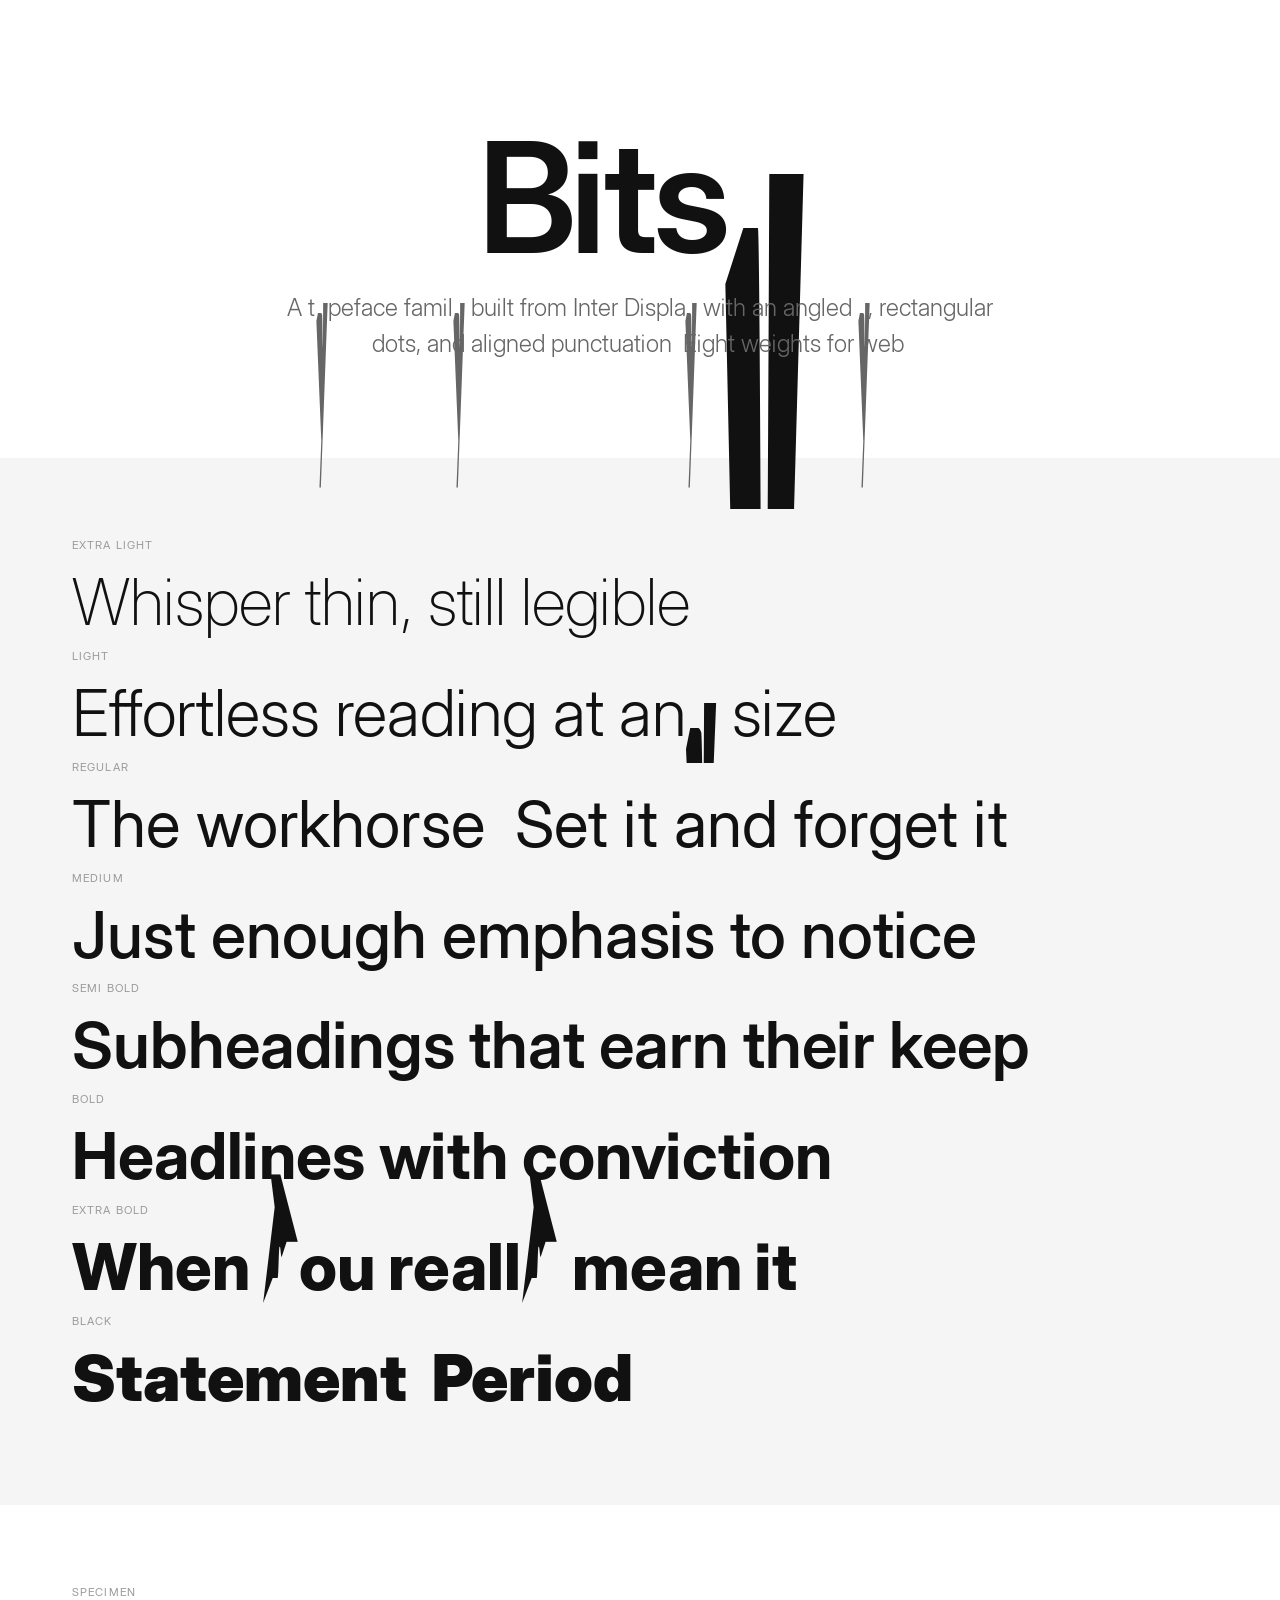
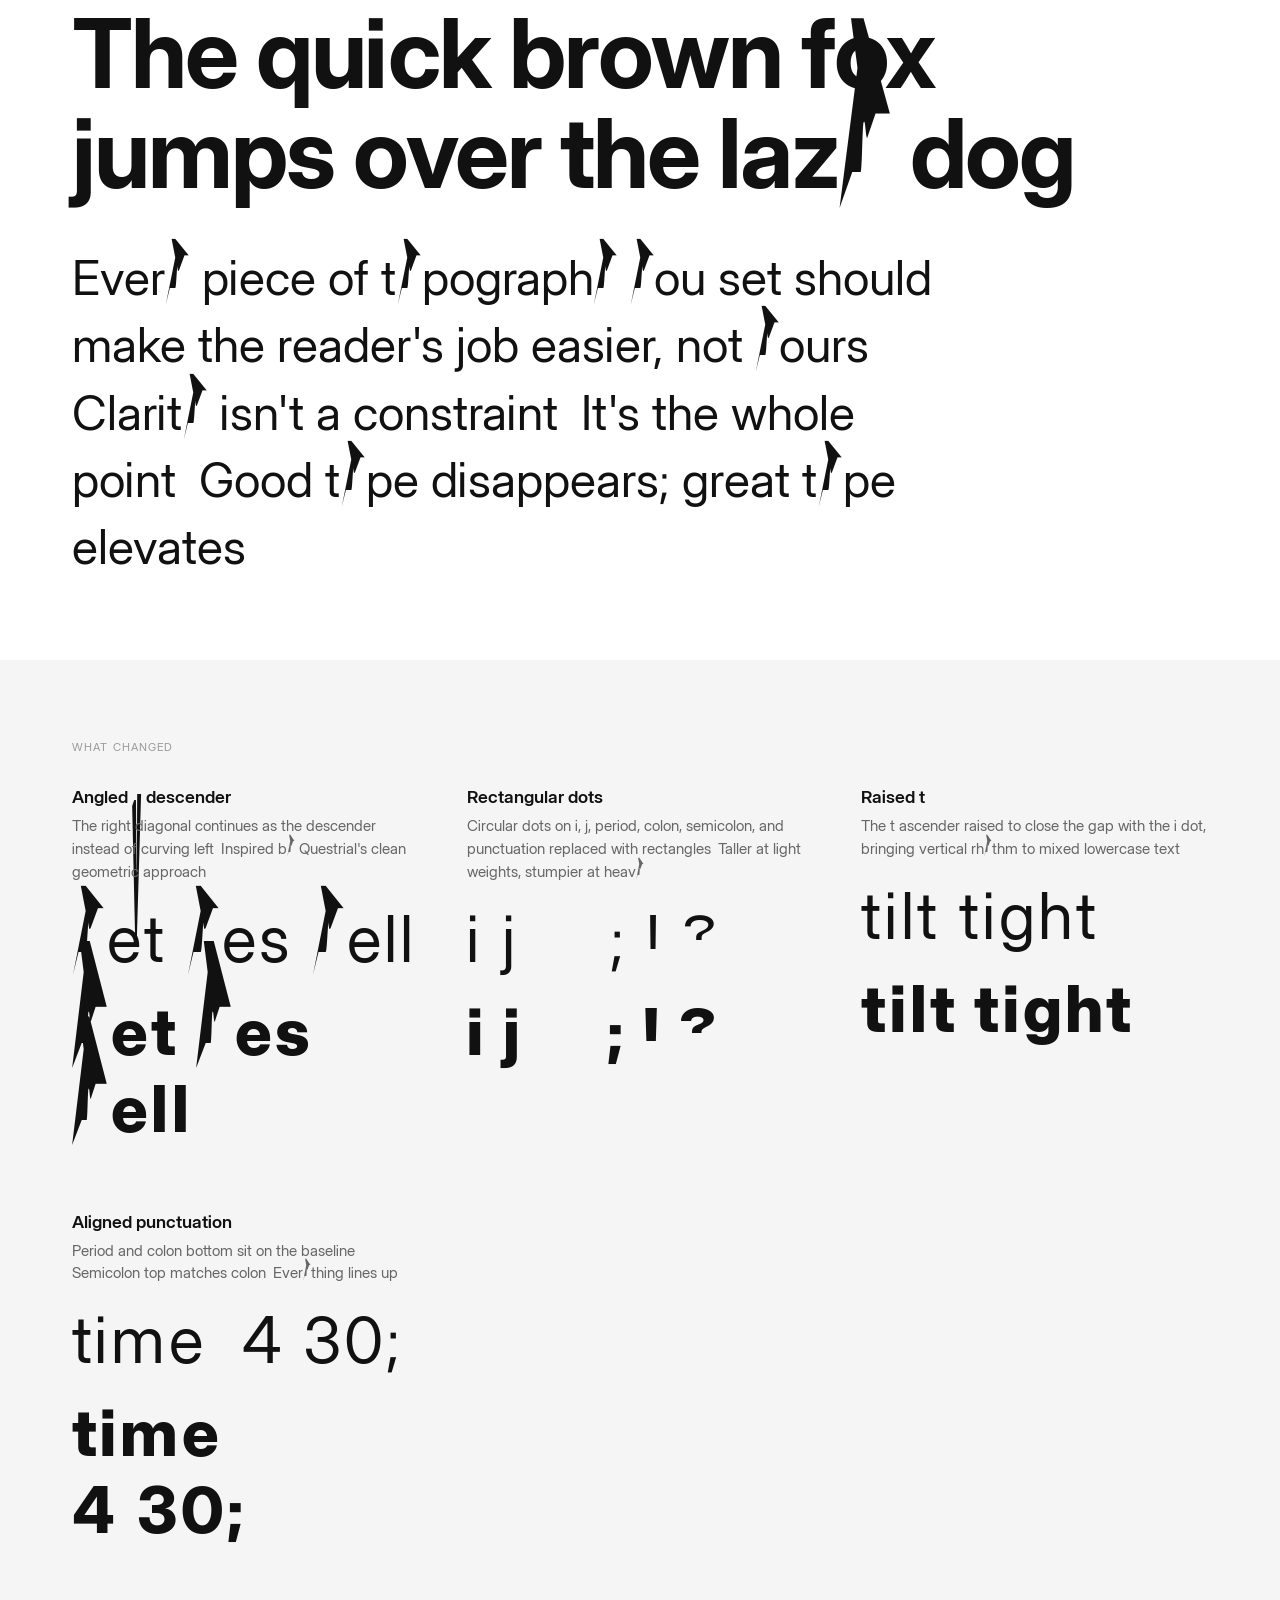
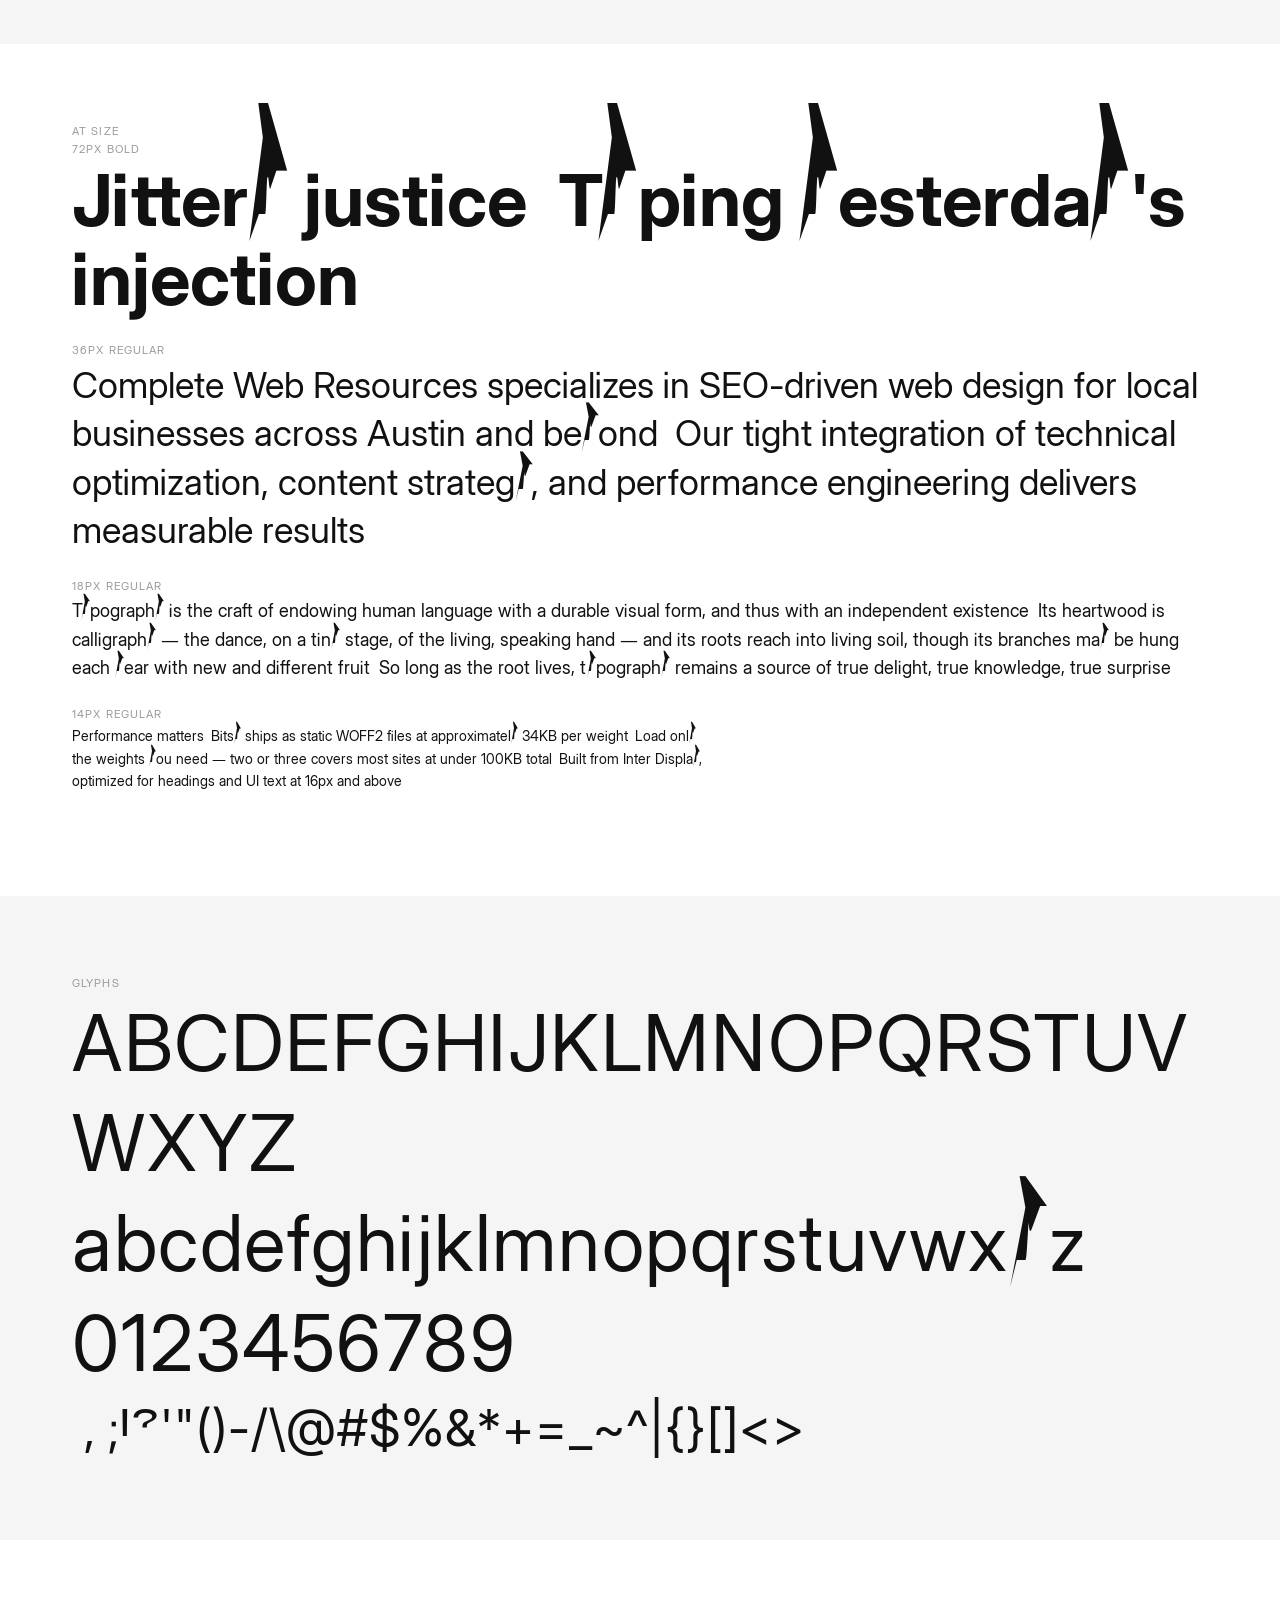
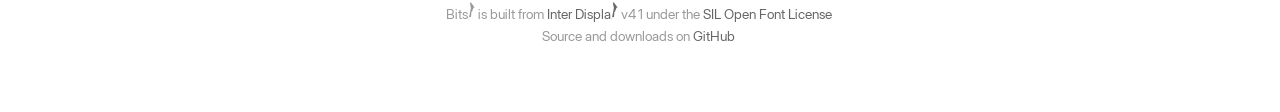
==== bitsy/index.html @ 9b971220 "Rename Nter to Bitsy, fix y descender, revert colon/semicolon positions - Renamed font family from N" ====
<!DOCTYPE html>
<html lang="en">
<head>
<meta charset="UTF-8">
<meta name="viewport" content="width=device-width, initial-scale=1.0">
<title>Bitsy — A typeface family</title>
<style>
@font-face { font-family: "Bitsy"; font-weight: 200; src: url("Bitsy-ExtraLight.woff2") format("woff2"); }
@font-face { font-family: "Bitsy"; font-weight: 300; src: url("Bitsy-Light.woff2") format("woff2"); }
@font-face { font-family: "Bitsy"; font-weight: 400; src: url("Bitsy-Regular.woff2") format("woff2"); }
@font-face { font-family: "Bitsy"; font-weight: 500; src: url("Bitsy-Medium.woff2") format("woff2"); }
@font-face { font-family: "Bitsy"; font-weight: 600; src: url("Bitsy-SemiBold.woff2") format("woff2"); }
@font-face { font-family: "Bitsy"; font-weight: 700; src: url("Bitsy-Bold.woff2") format("woff2"); }
@font-face { font-family: "Bitsy"; font-weight: 800; src: url("Bitsy-ExtraBold.woff2") format("woff2"); }
@font-face { font-family: "Bitsy"; font-weight: 900; src: url("Bitsy-Black.woff2") format("woff2"); }

:root {
  --fg: #111;
  --fg-muted: #666;
  --fg-subtle: #999;
  --bg: #fff;
  --bg-alt: #f5f5f5;
}

@media (prefers-color-scheme: dark) {
  :root {
    --fg: #eee;
    --fg-muted: #aaa;
    --fg-subtle: #666;
    --bg: #111;
    --bg-alt: #1a1a1a;
  }
}

* { margin: 0; padding: 0; box-sizing: border-box; }

body {
  font-family: "Bitsy", system-ui, sans-serif;
  background: var(--bg);
  color: var(--fg);
  -webkit-font-smoothing: antialiased;
  -moz-osx-font-smoothing: grayscale;
}

.container {
  max-width: 1200px;
  margin: 0 auto;
  padding: 0 2rem;
}

.hero {
  padding: 8rem 0 6rem;
  text-align: center;
}

.hero h1 {
  font-size: clamp(4rem, 12vw, 10rem);
  font-weight: 600;
  letter-spacing: -0.03em;
  line-height: 0.9;
  margin-bottom: 1.5rem;
}

.hero .subtitle {
  font-size: clamp(1rem, 2.5vw, 1.5rem);
  font-weight: 300;
  color: var(--fg-muted);
  max-width: 720px;
  margin: 0 auto;
  line-height: 1.5;
}

section {
  padding: 5rem 0;
}

section.alt {
  background: var(--bg-alt);
}

.size-label {
  font-size: 0.7rem;
  color: var(--fg-subtle);
  text-transform: uppercase;
  letter-spacing: 0.1em;
  margin-bottom: 0.25rem;
  font-weight: 400;
}

.weight-row {
  font-size: clamp(2rem, 5vw, 4rem);
  line-height: 1.2;
  padding: 0.5rem 0;
}

.specimen-large {
  font-size: clamp(3rem, 8vw, 6rem);
  line-height: 1.05;
  font-weight: 700;
  letter-spacing: -0.02em;
}

.specimen {
  font-size: clamp(1.5rem, 4vw, 3rem);
  line-height: 1.4;
  font-weight: 400;
  max-width: 900px;
}

.changes {
  display: grid;
  grid-template-columns: repeat(auto-fit, minmax(280px, 1fr));
  gap: 3rem;
  margin-top: 2rem;
}

.change-item h3 {
  font-size: 1.1rem;
  font-weight: 600;
  margin-bottom: 0.5rem;
}

.change-item p {
  color: var(--fg-muted);
  font-size: 0.95rem;
  line-height: 1.5;
  font-weight: 400;
}

.change-demo {
  font-size: 4rem;
  font-weight: 400;
  margin: 1rem 0;
  letter-spacing: 0.05em;
}

.change-demo.heavy {
  font-weight: 800;
}

.glyphs-row {
  font-size: clamp(2rem, 6vw, 5rem);
  font-weight: 400;
  line-height: 1.3;
  word-break: break-all;
  letter-spacing: 0.02em;
}

.size-demo { margin-bottom: 1.5rem; }

footer {
  padding: 4rem 0;
  text-align: center;
  color: var(--fg-subtle);
  font-size: 0.85rem;
  line-height: 1.6;
}

footer a {
  color: var(--fg-muted);
  text-decoration: none;
}

footer a:hover {
  color: var(--fg);
}
</style>
</head>
<body>

<div class="container">
  <div class="hero">
    <h1>Bitsy</h1>
    <p class="subtitle">A typeface family built from Inter Display with an angled y, rectangular dots, and aligned punctuation. Eight weights for web.</p>
  </div>
</div>

<section class="alt">
  <div class="container">
    <div class="size-label">Extra Light</div>
    <div class="weight-row" style="font-weight:200">Whisper thin, still legible</div>
    <div class="size-label">Light</div>
    <div class="weight-row" style="font-weight:300">Effortless reading at any size</div>
    <div class="size-label">Regular</div>
    <div class="weight-row" style="font-weight:400">The workhorse. Set it and forget it.</div>
    <div class="size-label">Medium</div>
    <div class="weight-row" style="font-weight:500">Just enough emphasis to notice</div>
    <div class="size-label">Semi Bold</div>
    <div class="weight-row" style="font-weight:600">Subheadings that earn their keep</div>
    <div class="size-label">Bold</div>
    <div class="weight-row" style="font-weight:700">Headlines with conviction</div>
    <div class="size-label">Extra Bold</div>
    <div class="weight-row" style="font-weight:800">When you really mean it</div>
    <div class="size-label">Black</div>
    <div class="weight-row" style="font-weight:900">Statement. Period.</div>
  </div>
</section>

<section>
  <div class="container">
    <div class="size-label">Specimen</div>
    <p class="specimen-large">The quick brown fox jumps over the lazy dog.</p>
    <br><br>
    <p class="specimen">Every piece of typography you set should make the reader's job easier, not yours. Clarity isn't a constraint. It's the whole point. Good type disappears; great type elevates.</p>
  </div>
</section>

<section class="alt">
  <div class="container">
    <div class="size-label">What changed</div>
    <div class="changes">
      <div class="change-item">
        <h3>Angled y descender</h3>
        <p>The right diagonal continues as the descender instead of curving left. Inspired by Questrial's clean geometric approach.</p>
        <div class="change-demo">yet yes yell</div>
        <div class="change-demo heavy">yet yes yell</div>
      </div>
      <div class="change-item">
        <h3>Rectangular dots</h3>
        <p>Circular dots on i, j, period, colon, semicolon, and punctuation replaced with rectangles. Taller at light weights, stumpier at heavy.</p>
        <div class="change-demo">i j . : ; ! ?</div>
        <div class="change-demo heavy">i j . : ; ! ?</div>
      </div>
      <div class="change-item">
        <h3>Raised t</h3>
        <p>The t ascender raised to close the gap with the i dot, bringing vertical rhythm to mixed lowercase text.</p>
        <div class="change-demo">tilt tight</div>
        <div class="change-demo heavy">tilt tight</div>
      </div>
      <div class="change-item">
        <h3>Aligned punctuation</h3>
        <p>Period and colon bottom sit on the baseline. Semicolon top matches colon. Everything lines up.</p>
        <div class="change-demo">time: 4:30;</div>
        <div class="change-demo heavy">time: 4:30;</div>
      </div>
    </div>
  </div>
</section>

<section>
  <div class="container">
    <div class="size-label">At size</div>
    <div class="size-demo">
      <div class="size-label">72px Bold</div>
      <div style="font-size:72px;font-weight:700;line-height:1.1">Jittery justice. Typing yesterday's injection.</div>
    </div>
    <div class="size-demo">
      <div class="size-label">36px Regular</div>
      <div style="font-size:36px;font-weight:400;line-height:1.35">Complete Web Resources specializes in SEO-driven web design for local businesses across Austin and beyond. Our tight integration of technical optimization, content strategy, and performance engineering delivers measurable results.</div>
    </div>
    <div class="size-demo">
      <div class="size-label">18px Regular</div>
      <div style="font-size:18px;font-weight:400;line-height:1.6">Typography is the craft of endowing human language with a durable visual form, and thus with an independent existence. Its heartwood is calligraphy — the dance, on a tiny stage, of the living, speaking hand — and its roots reach into living soil, though its branches may be hung each year with new and different fruit. So long as the root lives, typography remains a source of true delight, true knowledge, true surprise.</div>
    </div>
    <div class="size-demo">
      <div class="size-label">14px Regular</div>
      <div style="font-size:14px;font-weight:400;line-height:1.6;max-width:640px">Performance matters. Bitsy ships as static WOFF2 files at approximately 34KB per weight. Load only the weights you need — two or three covers most sites at under 100KB total. Built from Inter Display, optimized for headings and UI text at 16px and above.</div>
    </div>
  </div>
</section>

<section class="alt">
  <div class="container">
    <div class="size-label">Glyphs</div>
    <div class="glyphs-row">ABCDEFGHIJKLMNOPQRSTUVWXYZ</div>
    <div class="glyphs-row">abcdefghijklmnopqrstuvwxyz</div>
    <div class="glyphs-row">0123456789</div>
    <div class="glyphs-row" style="font-size:clamp(1.5rem,4vw,3.5rem)">.,:;!?'"()-/\@#$%&*+=_~^|{}[]&lt;&gt;</div>
  </div>
</section>

<footer>
  <div class="container">
    <p>Bitsy is built from <a href="https://rsms.me/inter/">Inter Display</a> v4.1 under the <a href="https://openfontlicense.org/">SIL Open Font License</a>.</p>
    <p>Source and downloads on <a href="https://github.com/ryhowww/fonts">GitHub</a>.</p>
  </div>
</footer>

</body>
</html>
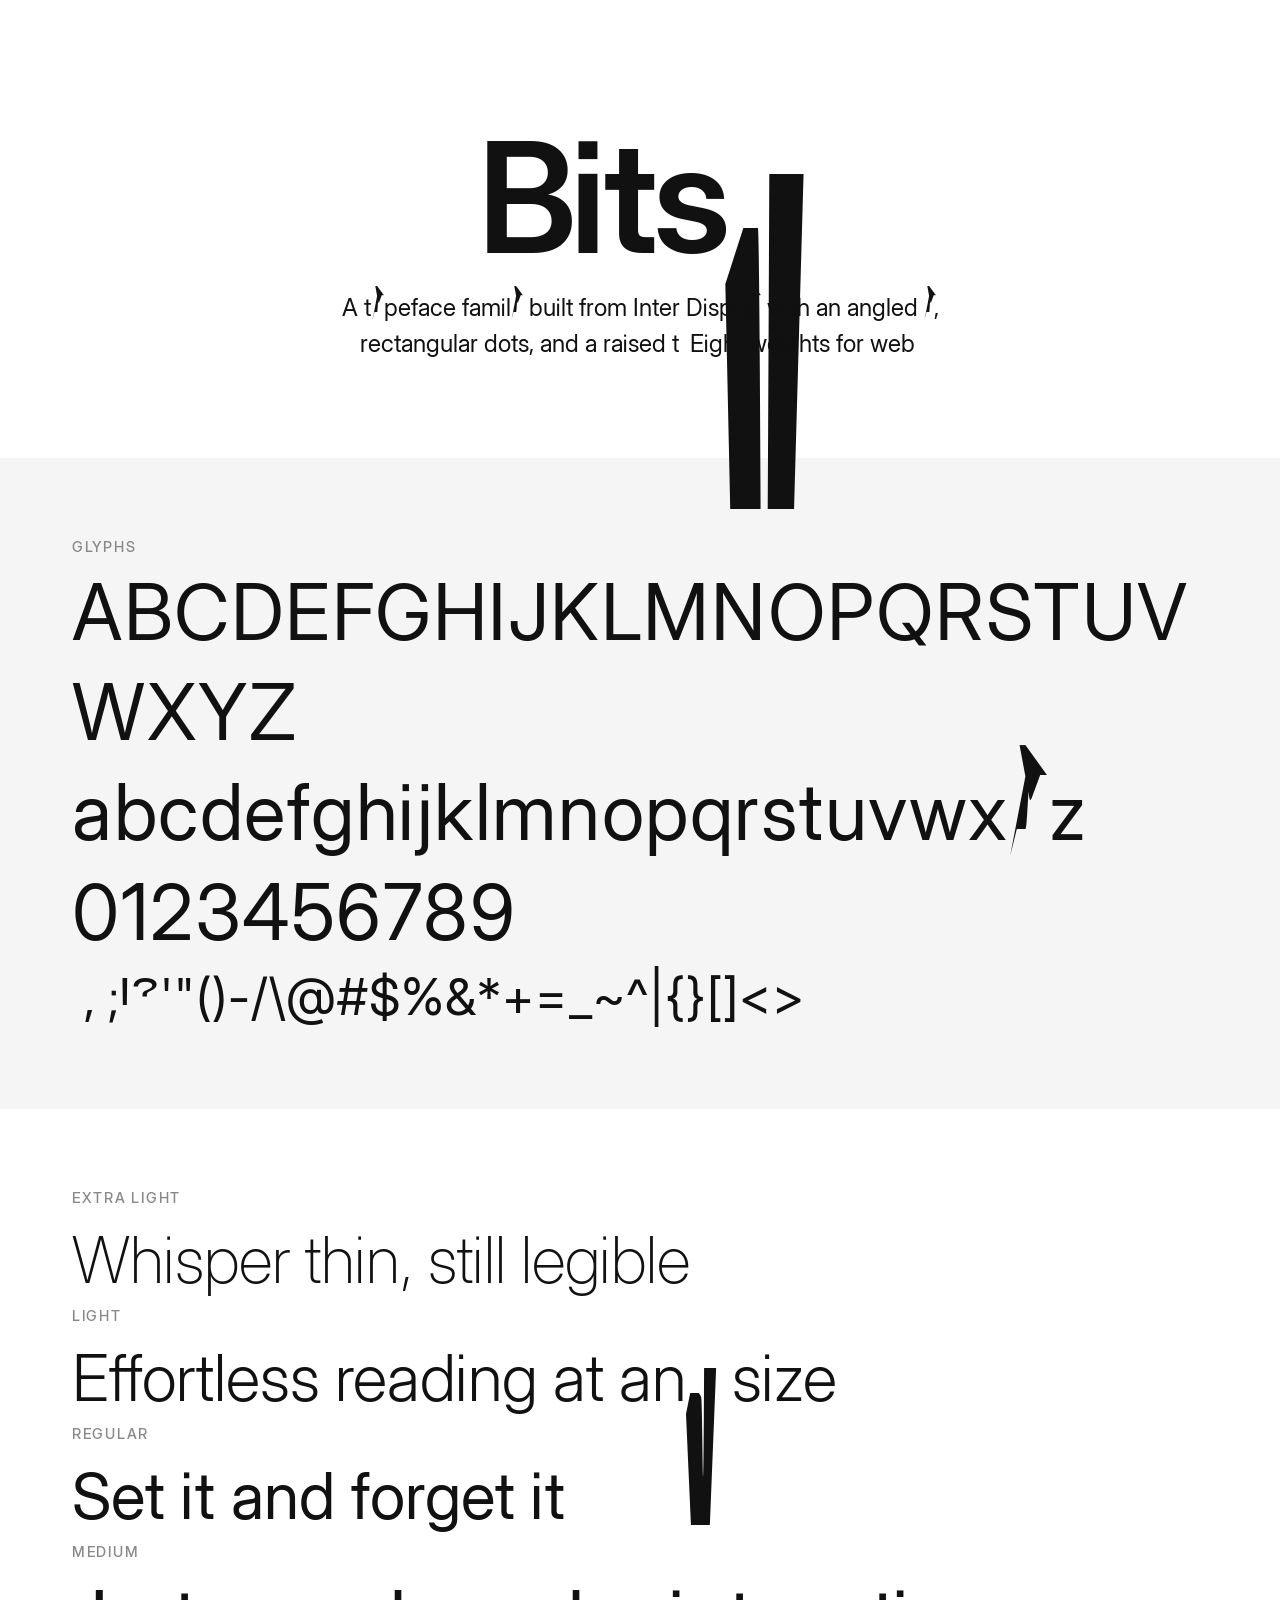
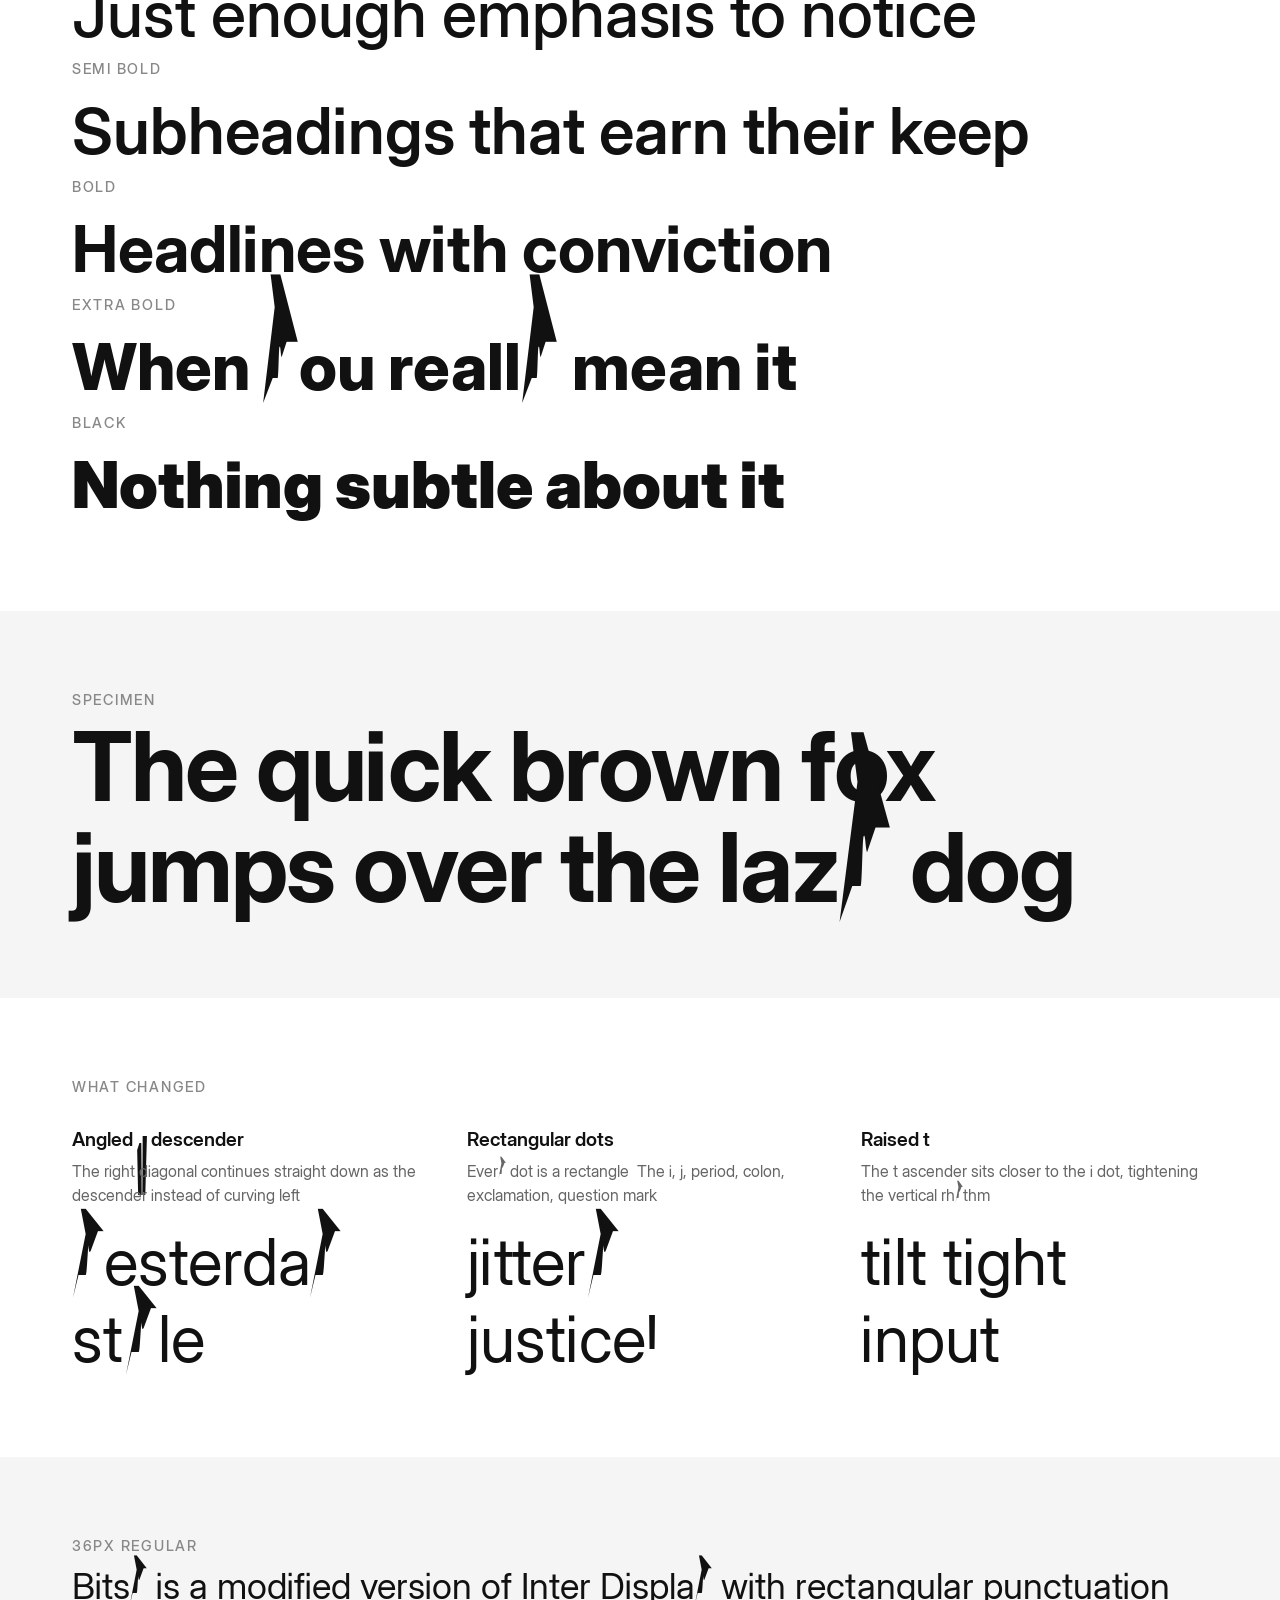
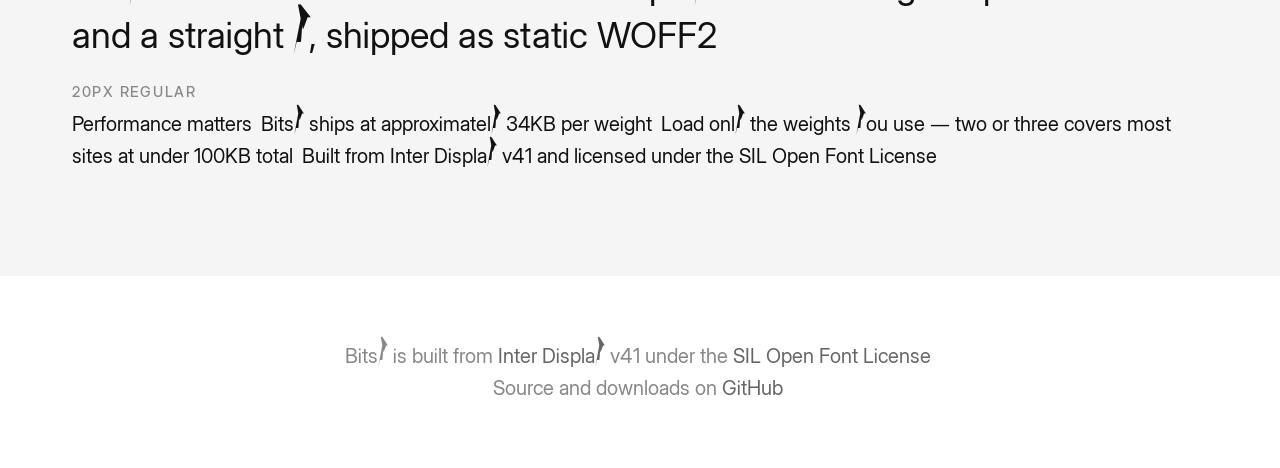
==== commit 4f863411: "Polish Bitsy specimen site copy and styling" ====
--- a/bitsy/index.html
+++ b/bitsy/index.html
@@ -17,7 +17,7 @@
 :root {
   --fg: #111;
   --fg-muted: #666;
-  --fg-subtle: #999;
+  --fg-subtle: #888;
   --bg: #fff;
   --bg-alt: #f5f5f5;
 }
@@ -26,7 +26,7 @@
   :root {
     --fg: #eee;
     --fg-muted: #aaa;
-    --fg-subtle: #666;
+    --fg-subtle: #777;
     --bg: #111;
     --bg-alt: #1a1a1a;
   }
@@ -38,6 +38,7 @@
   font-family: "Bitsy", system-ui, sans-serif;
   background: var(--bg);
   color: var(--fg);
+  font-size: 20px;
   -webkit-font-smoothing: antialiased;
   -moz-osx-font-smoothing: grayscale;
 }
@@ -54,7 +55,7 @@
 }
 
 .hero h1 {
-  font-size: clamp(4rem, 12vw, 10rem);
+  font-size: clamp(4.5rem, 12vw, 10rem);
   font-weight: 600;
   letter-spacing: -0.03em;
   line-height: 0.9;
@@ -62,9 +63,9 @@
 }
 
 .hero .subtitle {
-  font-size: clamp(1rem, 2.5vw, 1.5rem);
-  font-weight: 300;
-  color: var(--fg-muted);
+  font-size: clamp(1.1rem, 2.5vw, 1.5rem);
+  font-weight: 400;
+  color: var(--fg);
   max-width: 720px;
   margin: 0 auto;
   line-height: 1.5;
@@ -78,13 +79,13 @@
   background: var(--bg-alt);
 }
 
-.size-label {
-  font-size: 0.7rem;
+.section-label {
+  font-size: 0.9rem;
+  text-transform: uppercase;
+  letter-spacing: 0.12em;
   color: var(--fg-subtle);
-  text-transform: uppercase;
-  letter-spacing: 0.1em;
-  margin-bottom: 0.25rem;
-  font-weight: 400;
+  margin-bottom: 0.5rem;
+  font-weight: 500;
 }
 
 .weight-row {
@@ -100,42 +101,30 @@
   letter-spacing: -0.02em;
 }
 
-.specimen {
-  font-size: clamp(1.5rem, 4vw, 3rem);
-  line-height: 1.4;
-  font-weight: 400;
-  max-width: 900px;
-}
-
 .changes {
   display: grid;
-  grid-template-columns: repeat(auto-fit, minmax(280px, 1fr));
+  grid-template-columns: repeat(auto-fit, minmax(300px, 1fr));
   gap: 3rem;
   margin-top: 2rem;
 }
 
 .change-item h3 {
-  font-size: 1.1rem;
+  font-size: 1.2rem;
   font-weight: 600;
   margin-bottom: 0.5rem;
 }
 
 .change-item p {
   color: var(--fg-muted);
-  font-size: 0.95rem;
+  font-size: 1rem;
   line-height: 1.5;
   font-weight: 400;
 }
 
 .change-demo {
-  font-size: 4rem;
-  font-weight: 400;
-  margin: 1rem 0;
-  letter-spacing: 0.05em;
-}
-
-.change-demo.heavy {
-  font-weight: 800;
+  font-size: clamp(2.5rem, 5vw, 4rem);
+  font-weight: 400;
+  margin-top: 1rem;
 }
 
 .glyphs-row {
@@ -152,7 +141,7 @@
   padding: 4rem 0;
   text-align: center;
   color: var(--fg-subtle);
-  font-size: 0.85rem;
+  font-size: 20px;
   line-height: 1.6;
 }
 
@@ -171,97 +160,13 @@
 <div class="container">
   <div class="hero">
     <h1>Bitsy</h1>
-    <p class="subtitle">A typeface family built from Inter Display with an angled y, rectangular dots, and aligned punctuation. Eight weights for web.</p>
+    <p class="subtitle">A typeface family built from Inter Display with an angled y, rectangular dots, and a raised t. Eight weights for web.</p>
   </div>
 </div>
 
 <section class="alt">
   <div class="container">
-    <div class="size-label">Extra Light</div>
-    <div class="weight-row" style="font-weight:200">Whisper thin, still legible</div>
-    <div class="size-label">Light</div>
-    <div class="weight-row" style="font-weight:300">Effortless reading at any size</div>
-    <div class="size-label">Regular</div>
-    <div class="weight-row" style="font-weight:400">The workhorse. Set it and forget it.</div>
-    <div class="size-label">Medium</div>
-    <div class="weight-row" style="font-weight:500">Just enough emphasis to notice</div>
-    <div class="size-label">Semi Bold</div>
-    <div class="weight-row" style="font-weight:600">Subheadings that earn their keep</div>
-    <div class="size-label">Bold</div>
-    <div class="weight-row" style="font-weight:700">Headlines with conviction</div>
-    <div class="size-label">Extra Bold</div>
-    <div class="weight-row" style="font-weight:800">When you really mean it</div>
-    <div class="size-label">Black</div>
-    <div class="weight-row" style="font-weight:900">Statement. Period.</div>
-  </div>
-</section>
-
-<section>
-  <div class="container">
-    <div class="size-label">Specimen</div>
-    <p class="specimen-large">The quick brown fox jumps over the lazy dog.</p>
-    <br><br>
-    <p class="specimen">Every piece of typography you set should make the reader's job easier, not yours. Clarity isn't a constraint. It's the whole point. Good type disappears; great type elevates.</p>
-  </div>
-</section>
-
-<section class="alt">
-  <div class="container">
-    <div class="size-label">What changed</div>
-    <div class="changes">
-      <div class="change-item">
-        <h3>Angled y descender</h3>
-        <p>The right diagonal continues as the descender instead of curving left. Inspired by Questrial's clean geometric approach.</p>
-        <div class="change-demo">yet yes yell</div>
-        <div class="change-demo heavy">yet yes yell</div>
-      </div>
-      <div class="change-item">
-        <h3>Rectangular dots</h3>
-        <p>Circular dots on i, j, period, colon, semicolon, and punctuation replaced with rectangles. Taller at light weights, stumpier at heavy.</p>
-        <div class="change-demo">i j . : ; ! ?</div>
-        <div class="change-demo heavy">i j . : ; ! ?</div>
-      </div>
-      <div class="change-item">
-        <h3>Raised t</h3>
-        <p>The t ascender raised to close the gap with the i dot, bringing vertical rhythm to mixed lowercase text.</p>
-        <div class="change-demo">tilt tight</div>
-        <div class="change-demo heavy">tilt tight</div>
-      </div>
-      <div class="change-item">
-        <h3>Aligned punctuation</h3>
-        <p>Period and colon bottom sit on the baseline. Semicolon top matches colon. Everything lines up.</p>
-        <div class="change-demo">time: 4:30;</div>
-        <div class="change-demo heavy">time: 4:30;</div>
-      </div>
-    </div>
-  </div>
-</section>
-
-<section>
-  <div class="container">
-    <div class="size-label">At size</div>
-    <div class="size-demo">
-      <div class="size-label">72px Bold</div>
-      <div style="font-size:72px;font-weight:700;line-height:1.1">Jittery justice. Typing yesterday's injection.</div>
-    </div>
-    <div class="size-demo">
-      <div class="size-label">36px Regular</div>
-      <div style="font-size:36px;font-weight:400;line-height:1.35">Complete Web Resources specializes in SEO-driven web design for local businesses across Austin and beyond. Our tight integration of technical optimization, content strategy, and performance engineering delivers measurable results.</div>
-    </div>
-    <div class="size-demo">
-      <div class="size-label">18px Regular</div>
-      <div style="font-size:18px;font-weight:400;line-height:1.6">Typography is the craft of endowing human language with a durable visual form, and thus with an independent existence. Its heartwood is calligraphy — the dance, on a tiny stage, of the living, speaking hand — and its roots reach into living soil, though its branches may be hung each year with new and different fruit. So long as the root lives, typography remains a source of true delight, true knowledge, true surprise.</div>
-    </div>
-    <div class="size-demo">
-      <div class="size-label">14px Regular</div>
-      <div style="font-size:14px;font-weight:400;line-height:1.6;max-width:640px">Performance matters. Bitsy ships as static WOFF2 files at approximately 34KB per weight. Load only the weights you need — two or three covers most sites at under 100KB total. Built from Inter Display, optimized for headings and UI text at 16px and above.</div>
-    </div>
-  </div>
-</section>
-
-<section class="alt">
-  <div class="container">
-    <div class="size-label">Glyphs</div>
+    <div class="section-label">Glyphs</div>
     <div class="glyphs-row">ABCDEFGHIJKLMNOPQRSTUVWXYZ</div>
     <div class="glyphs-row">abcdefghijklmnopqrstuvwxyz</div>
     <div class="glyphs-row">0123456789</div>
@@ -269,6 +174,70 @@
   </div>
 </section>
 
+<section>
+  <div class="container">
+    <div class="section-label">Extra Light</div>
+    <div class="weight-row" style="font-weight:200">Whisper thin, still legible</div>
+    <div class="section-label">Light</div>
+    <div class="weight-row" style="font-weight:300">Effortless reading at any size</div>
+    <div class="section-label">Regular</div>
+    <div class="weight-row" style="font-weight:400">Set it and forget it</div>
+    <div class="section-label">Medium</div>
+    <div class="weight-row" style="font-weight:500">Just enough emphasis to notice</div>
+    <div class="section-label">Semi Bold</div>
+    <div class="weight-row" style="font-weight:600">Subheadings that earn their keep</div>
+    <div class="section-label">Bold</div>
+    <div class="weight-row" style="font-weight:700">Headlines with conviction</div>
+    <div class="section-label">Extra Bold</div>
+    <div class="weight-row" style="font-weight:800">When you really mean it</div>
+    <div class="section-label">Black</div>
+    <div class="weight-row" style="font-weight:900">Nothing subtle about it</div>
+  </div>
+</section>
+
+<section class="alt">
+  <div class="container">
+    <div class="section-label">Specimen</div>
+    <p class="specimen-large">The quick brown fox jumps over the lazy dog.</p>
+  </div>
+</section>
+
+<section>
+  <div class="container">
+    <div class="section-label">What changed</div>
+    <div class="changes">
+      <div class="change-item">
+        <h3>Angled y descender</h3>
+        <p>The right diagonal continues straight down as the descender instead of curving left.</p>
+        <div class="change-demo">yesterday style</div>
+      </div>
+      <div class="change-item">
+        <h3>Rectangular dots</h3>
+        <p>Every dot is a rectangle. The i, j, period, colon, exclamation, question mark.</p>
+        <div class="change-demo">jittery justice!</div>
+      </div>
+      <div class="change-item">
+        <h3>Raised t</h3>
+        <p>The t ascender sits closer to the i dot, tightening the vertical rhythm.</p>
+        <div class="change-demo">tilt tight input</div>
+      </div>
+    </div>
+  </div>
+</section>
+
+<section class="alt">
+  <div class="container">
+    <div class="size-demo">
+      <div class="section-label">36px Regular</div>
+      <div style="font-size:36px;font-weight:400;line-height:1.35">Bitsy is a modified version of Inter Display with rectangular punctuation and a straight y, shipped as static WOFF2.</div>
+    </div>
+    <div class="size-demo">
+      <div class="section-label">20px Regular</div>
+      <div style="font-size:20px;font-weight:400;line-height:1.6">Performance matters. Bitsy ships at approximately 34KB per weight. Load only the weights you use — two or three covers most sites at under 100KB total. Built from Inter Display v4.1 and licensed under the SIL Open Font License.</div>
+    </div>
+  </div>
+</section>
+
 <footer>
   <div class="container">
     <p>Bitsy is built from <a href="https://rsms.me/inter/">Inter Display</a> v4.1 under the <a href="https://openfontlicense.org/">SIL Open Font License</a>.</p>
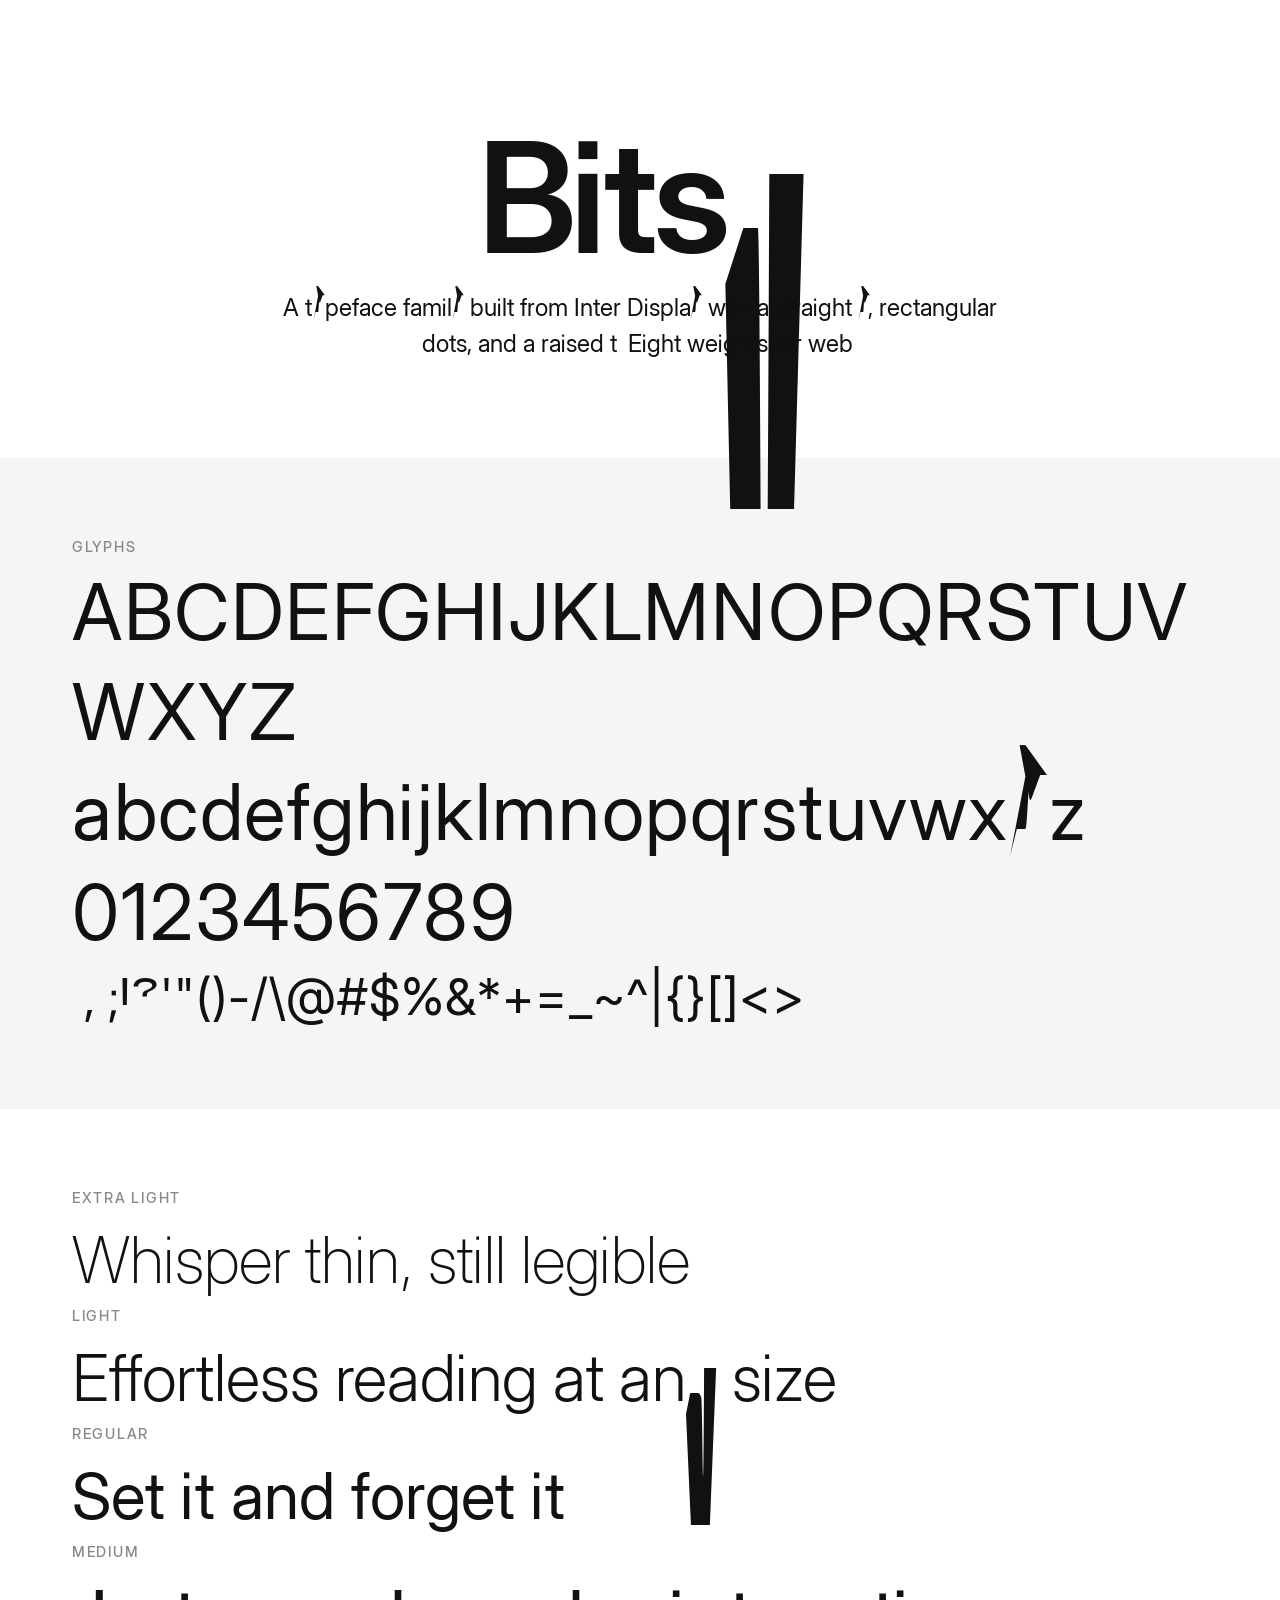
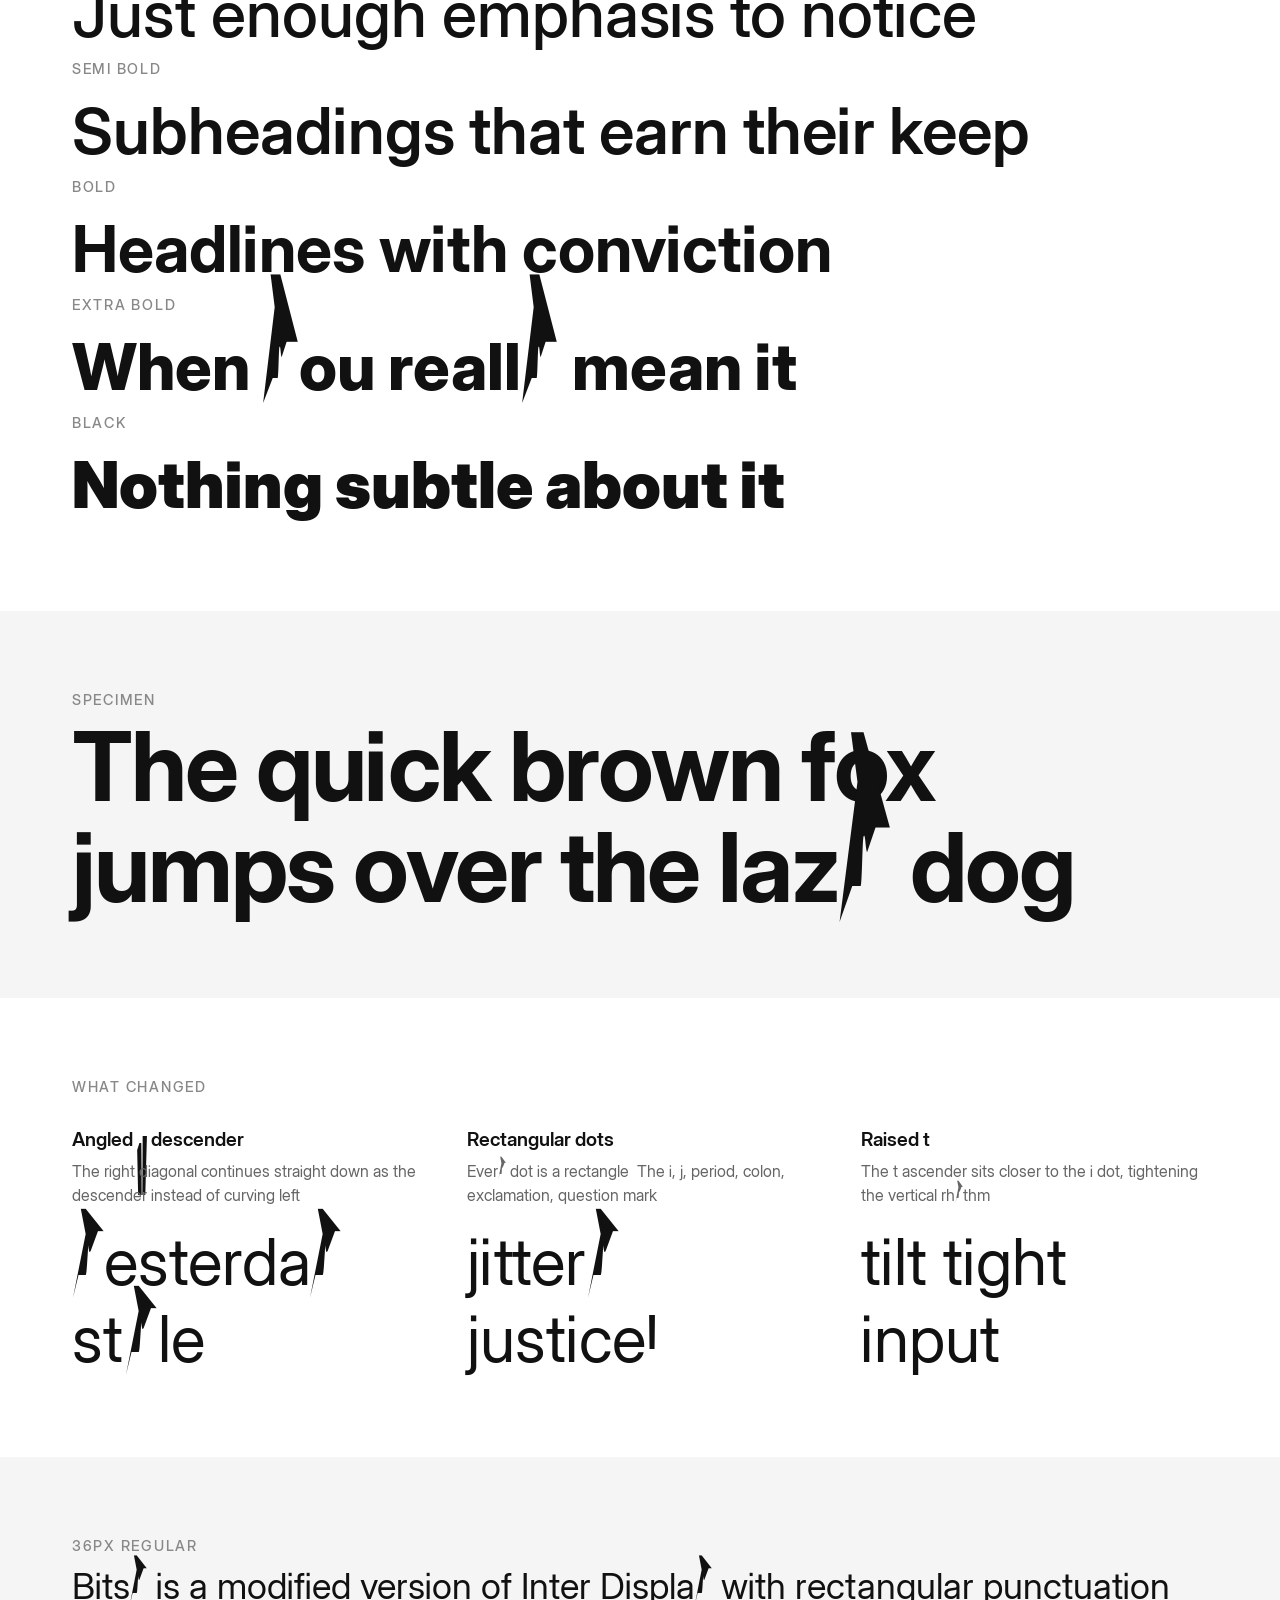
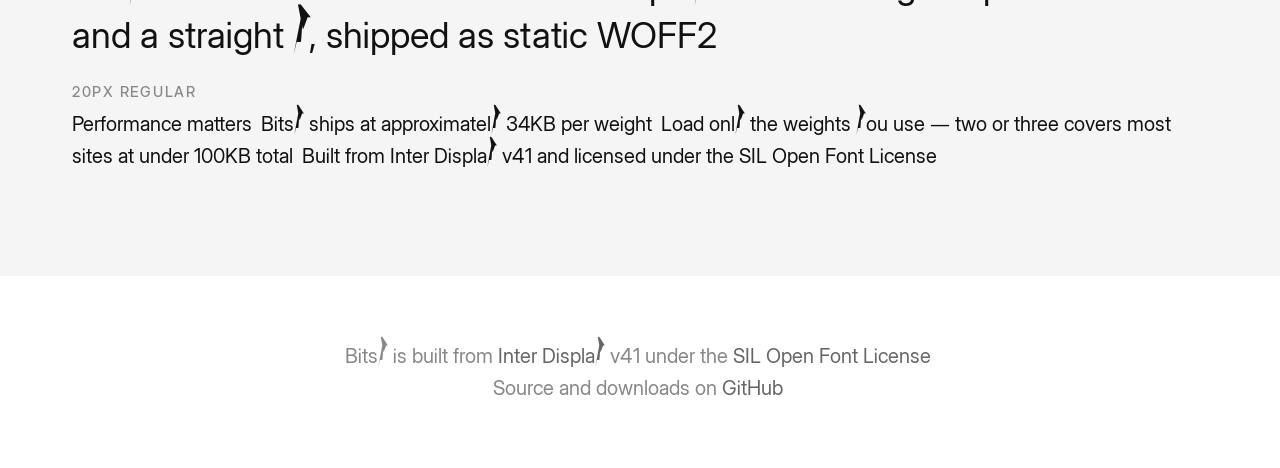
==== commit 2b198360: "Fix: straight y, not angled y" ====
--- a/bitsy/index.html
+++ b/bitsy/index.html
@@ -160,7 +160,7 @@
 <div class="container">
   <div class="hero">
     <h1>Bitsy</h1>
-    <p class="subtitle">A typeface family built from Inter Display with an angled y, rectangular dots, and a raised t. Eight weights for web.</p>
+    <p class="subtitle">A typeface family built from Inter Display with a straight y, rectangular dots, and a raised t. Eight weights for web.</p>
   </div>
 </div>
 
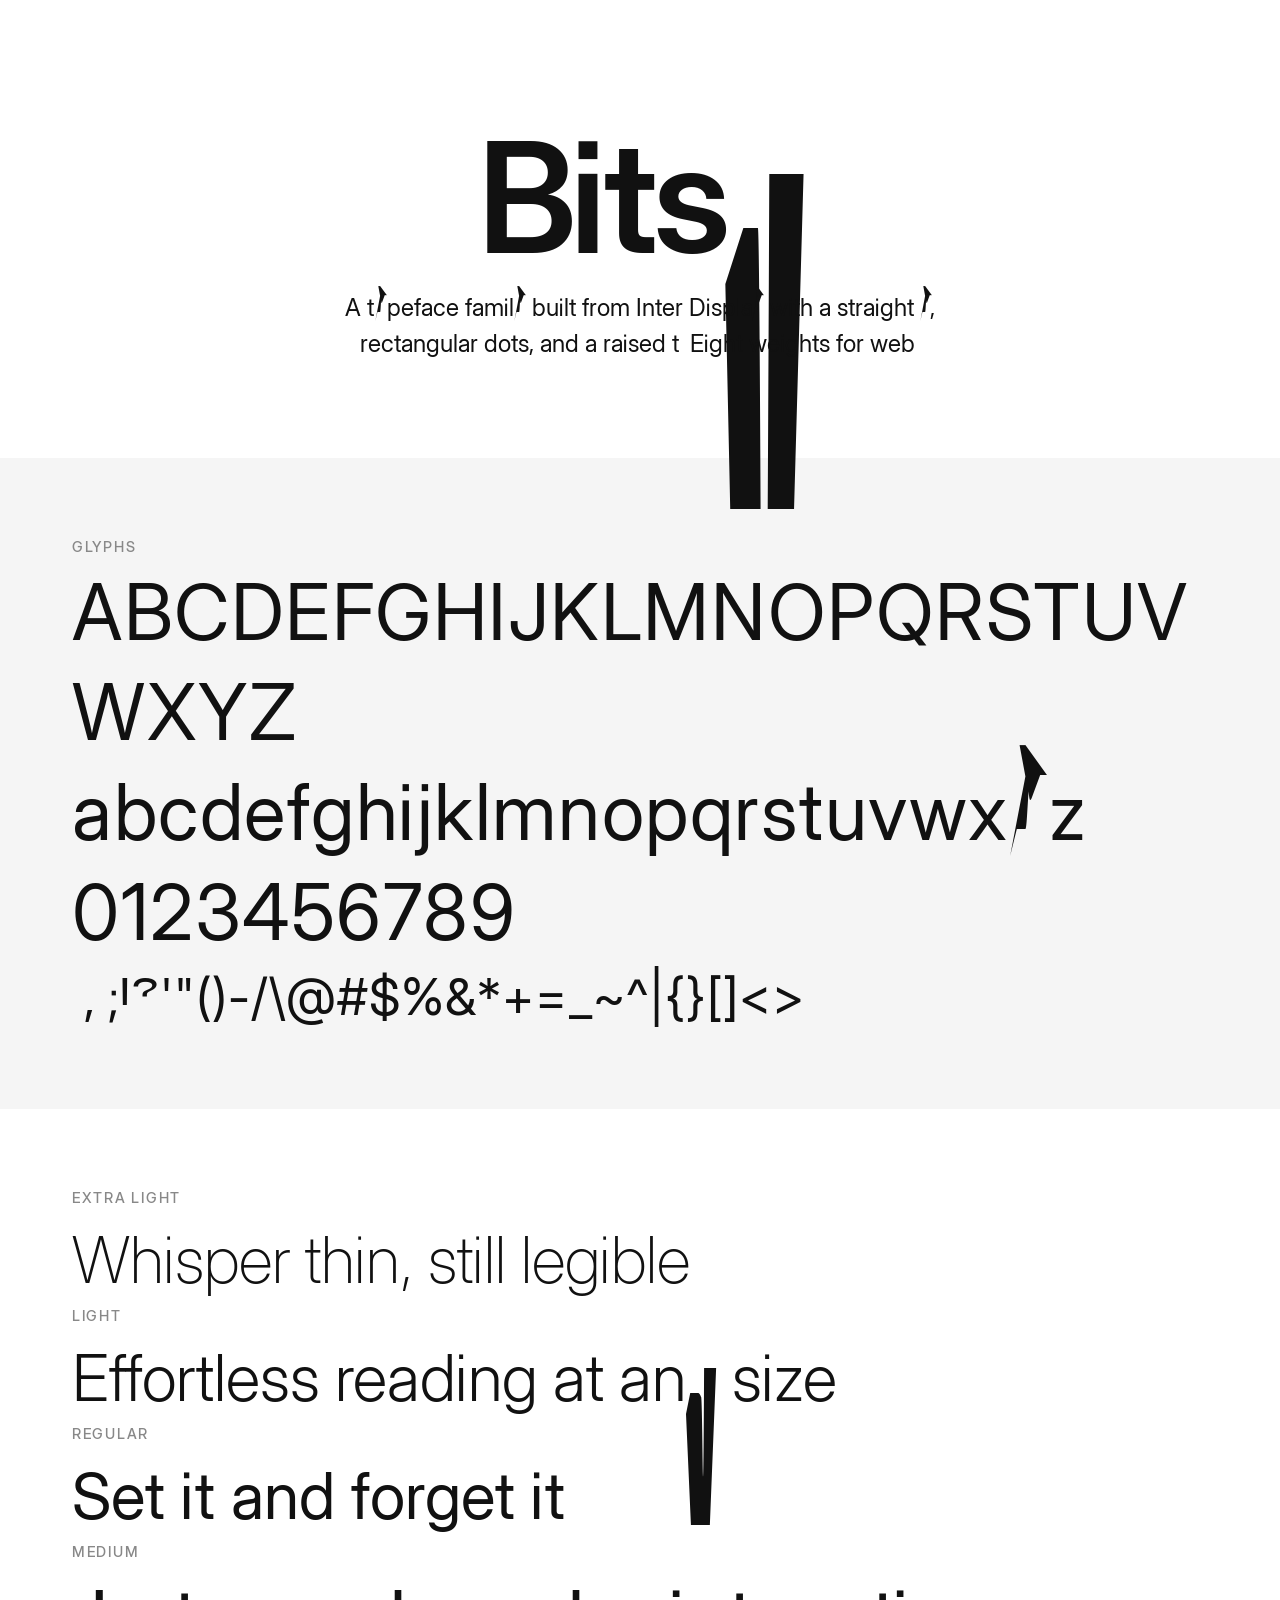
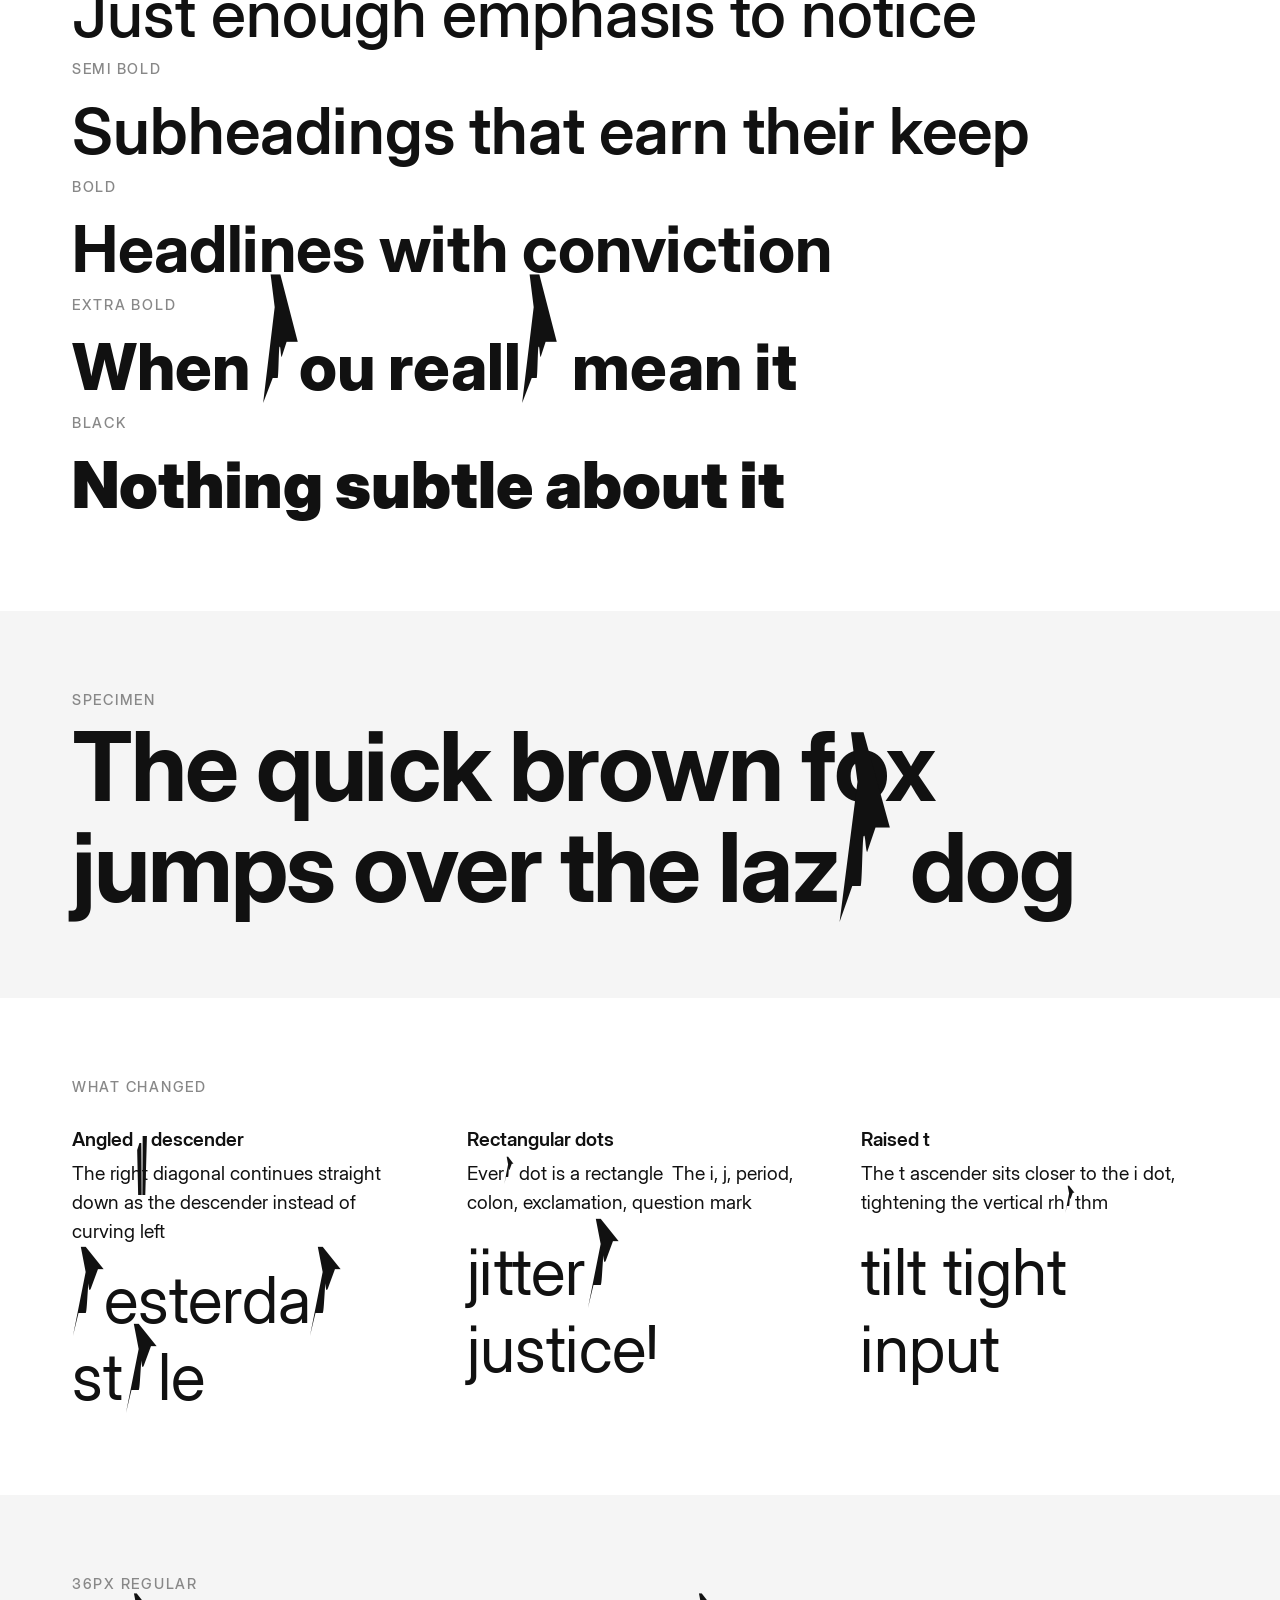
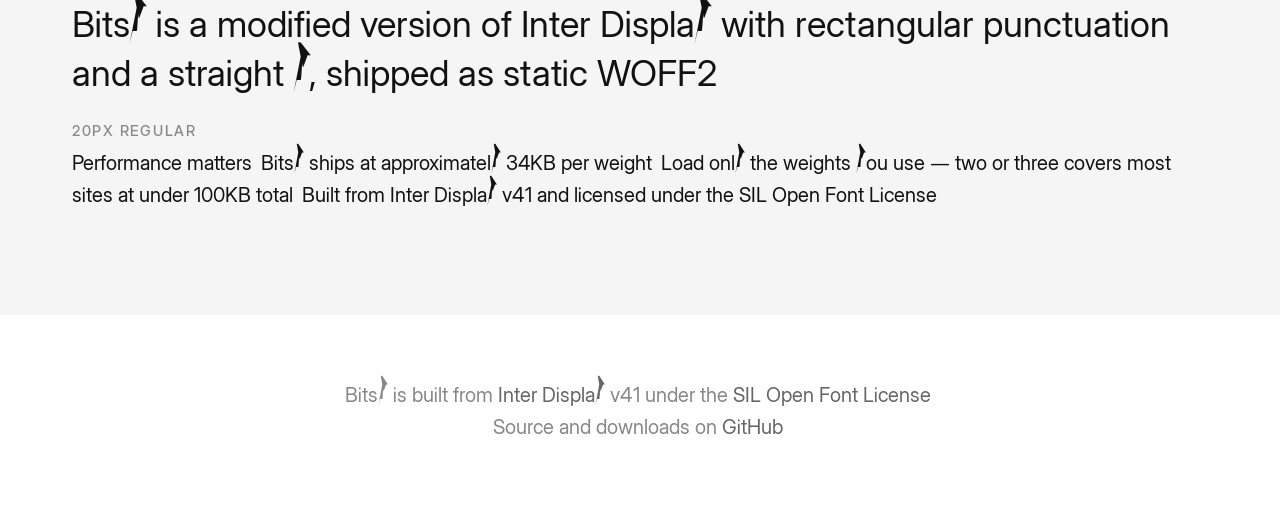
==== commit 70fe3d50: "Update change-item styling and hero subtitle width" ====
--- a/bitsy/index.html
+++ b/bitsy/index.html
@@ -66,7 +66,7 @@
   font-size: clamp(1.1rem, 2.5vw, 1.5rem);
   font-weight: 400;
   color: var(--fg);
-  max-width: 720px;
+  max-width: 710px;
   margin: 0 auto;
   line-height: 1.5;
 }
@@ -115,8 +115,7 @@
 }
 
 .change-item p {
-  color: var(--fg-muted);
-  font-size: 1rem;
+  font-size: 1.2rem;
   line-height: 1.5;
   font-weight: 400;
 }
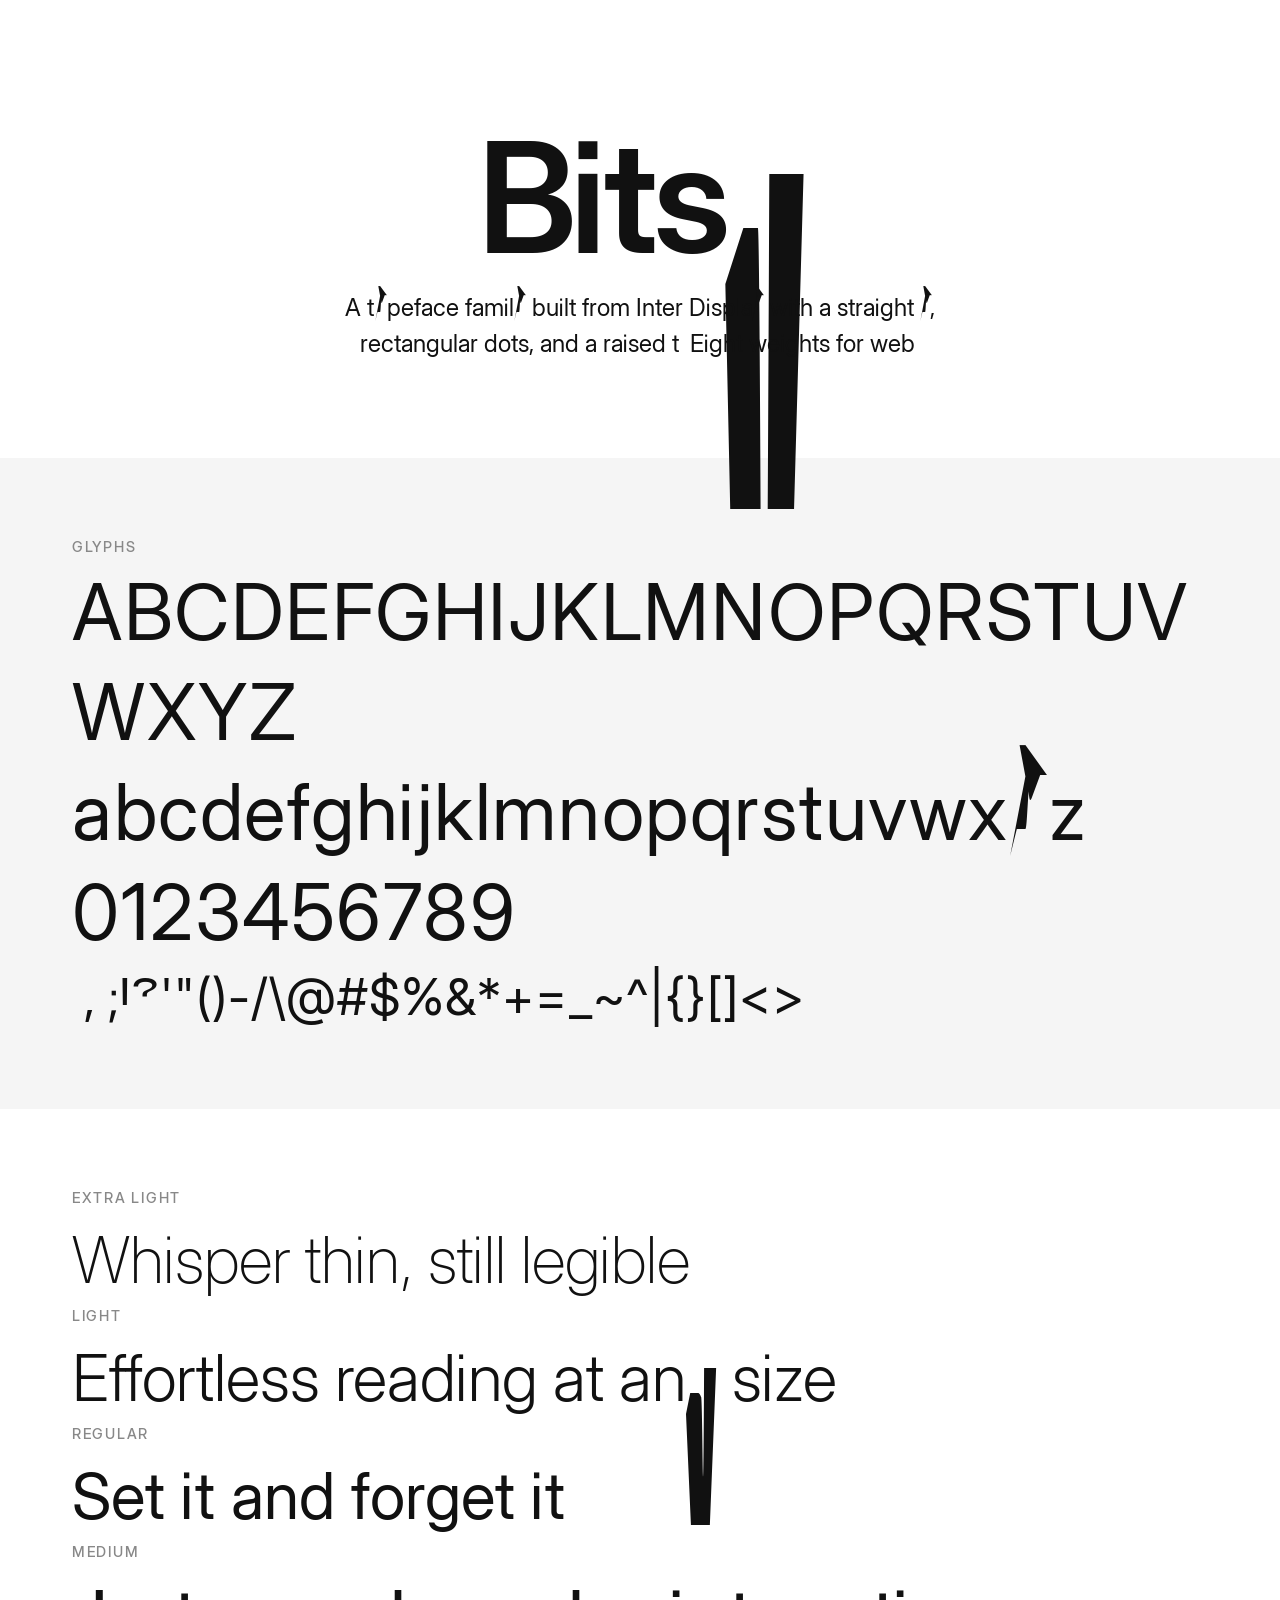
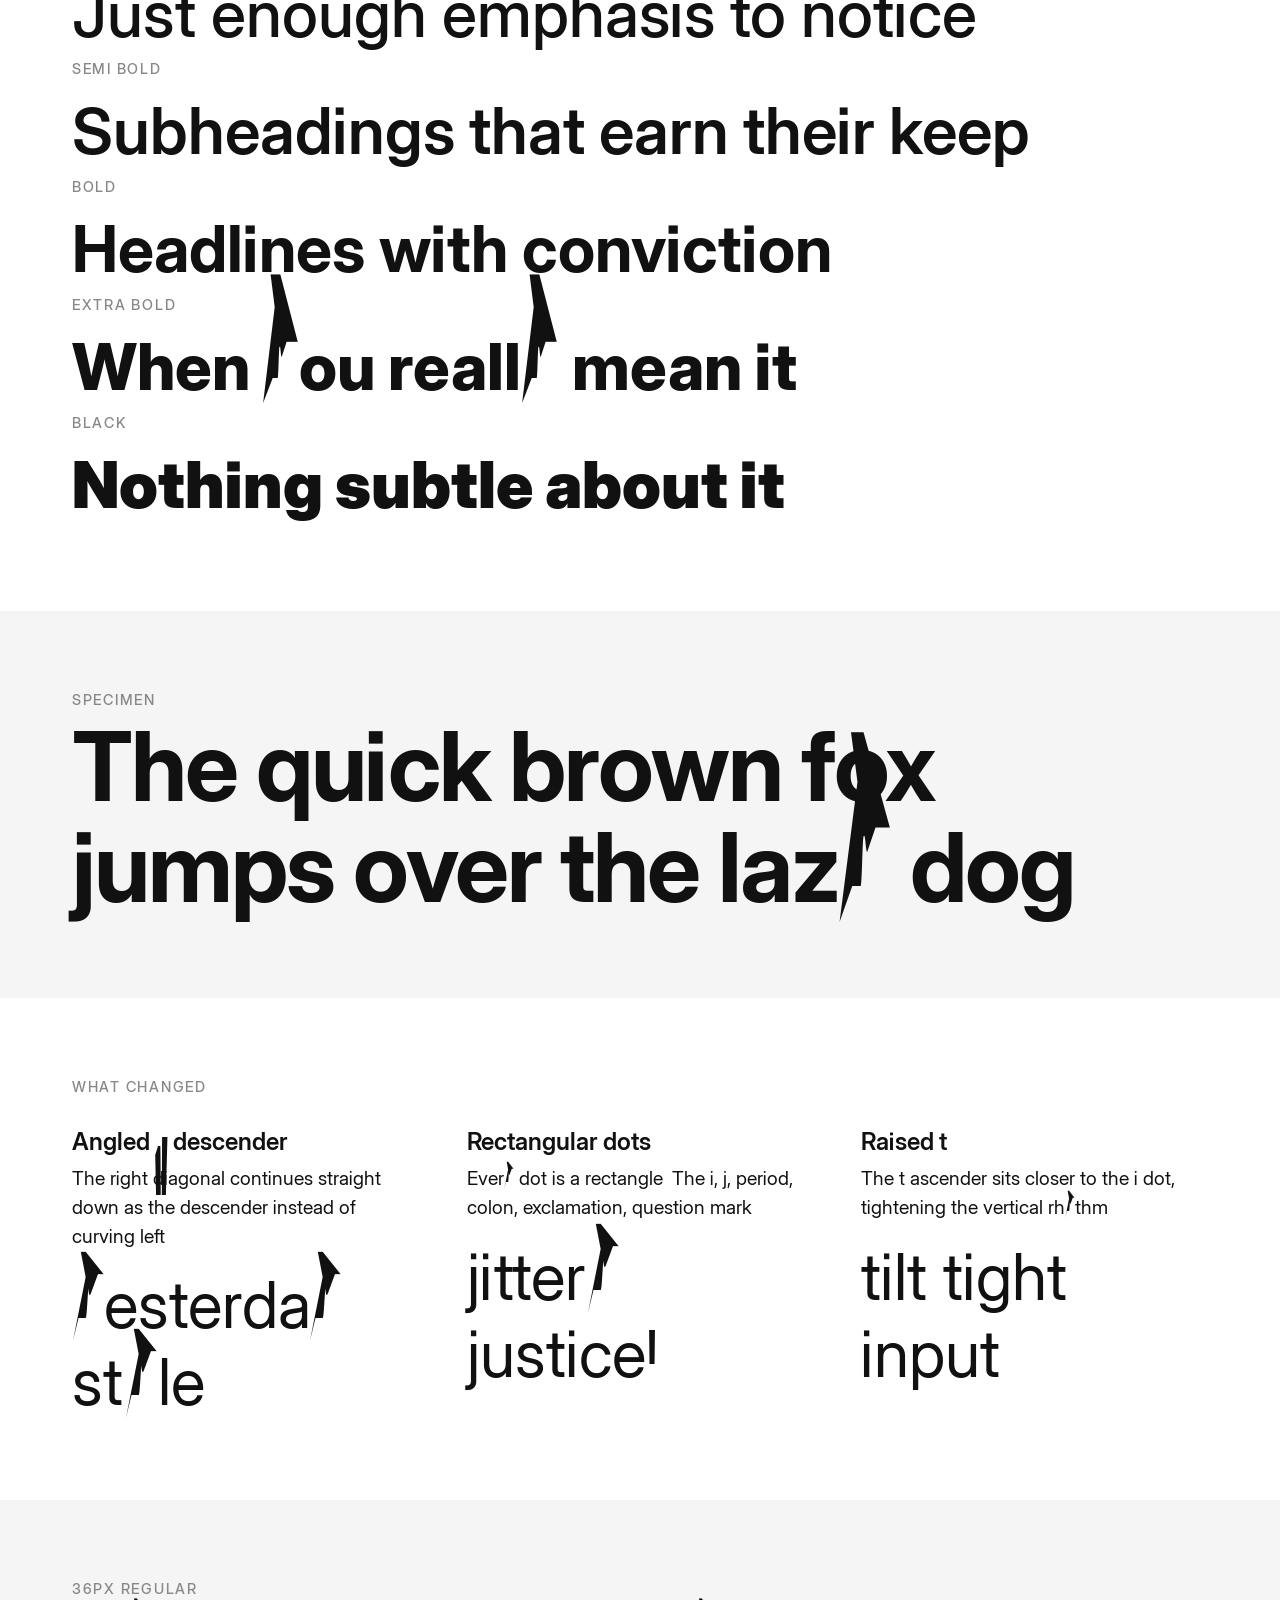
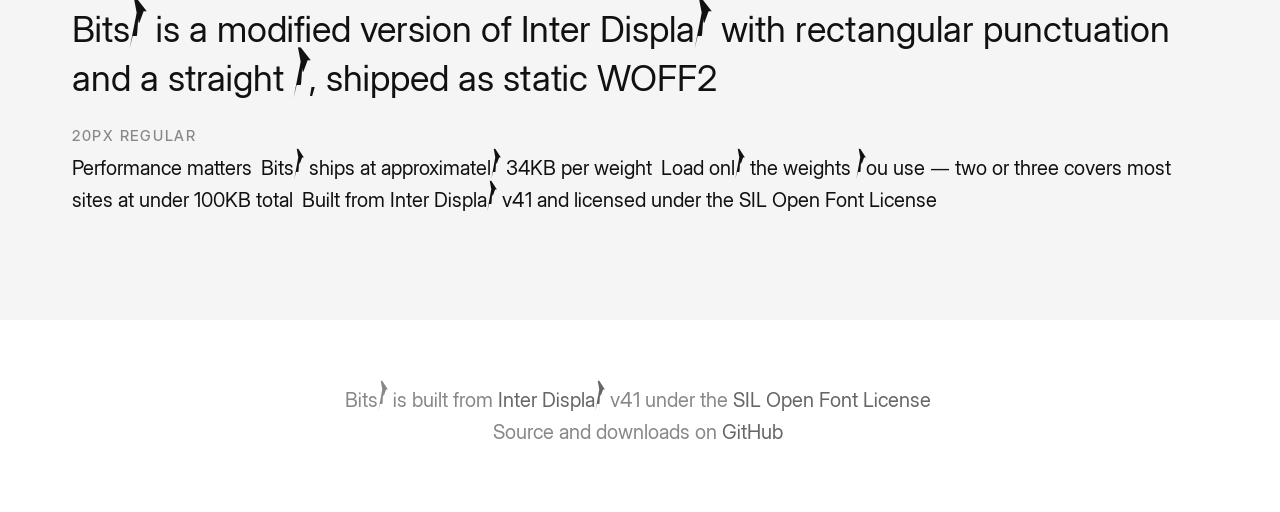
==== commit c234dee3: "Bump change-item h3 to 1.5rem" ====
--- a/bitsy/index.html
+++ b/bitsy/index.html
@@ -109,7 +109,7 @@
 }
 
 .change-item h3 {
-  font-size: 1.2rem;
+  font-size: 1.5rem;
   font-weight: 600;
   margin-bottom: 0.5rem;
 }
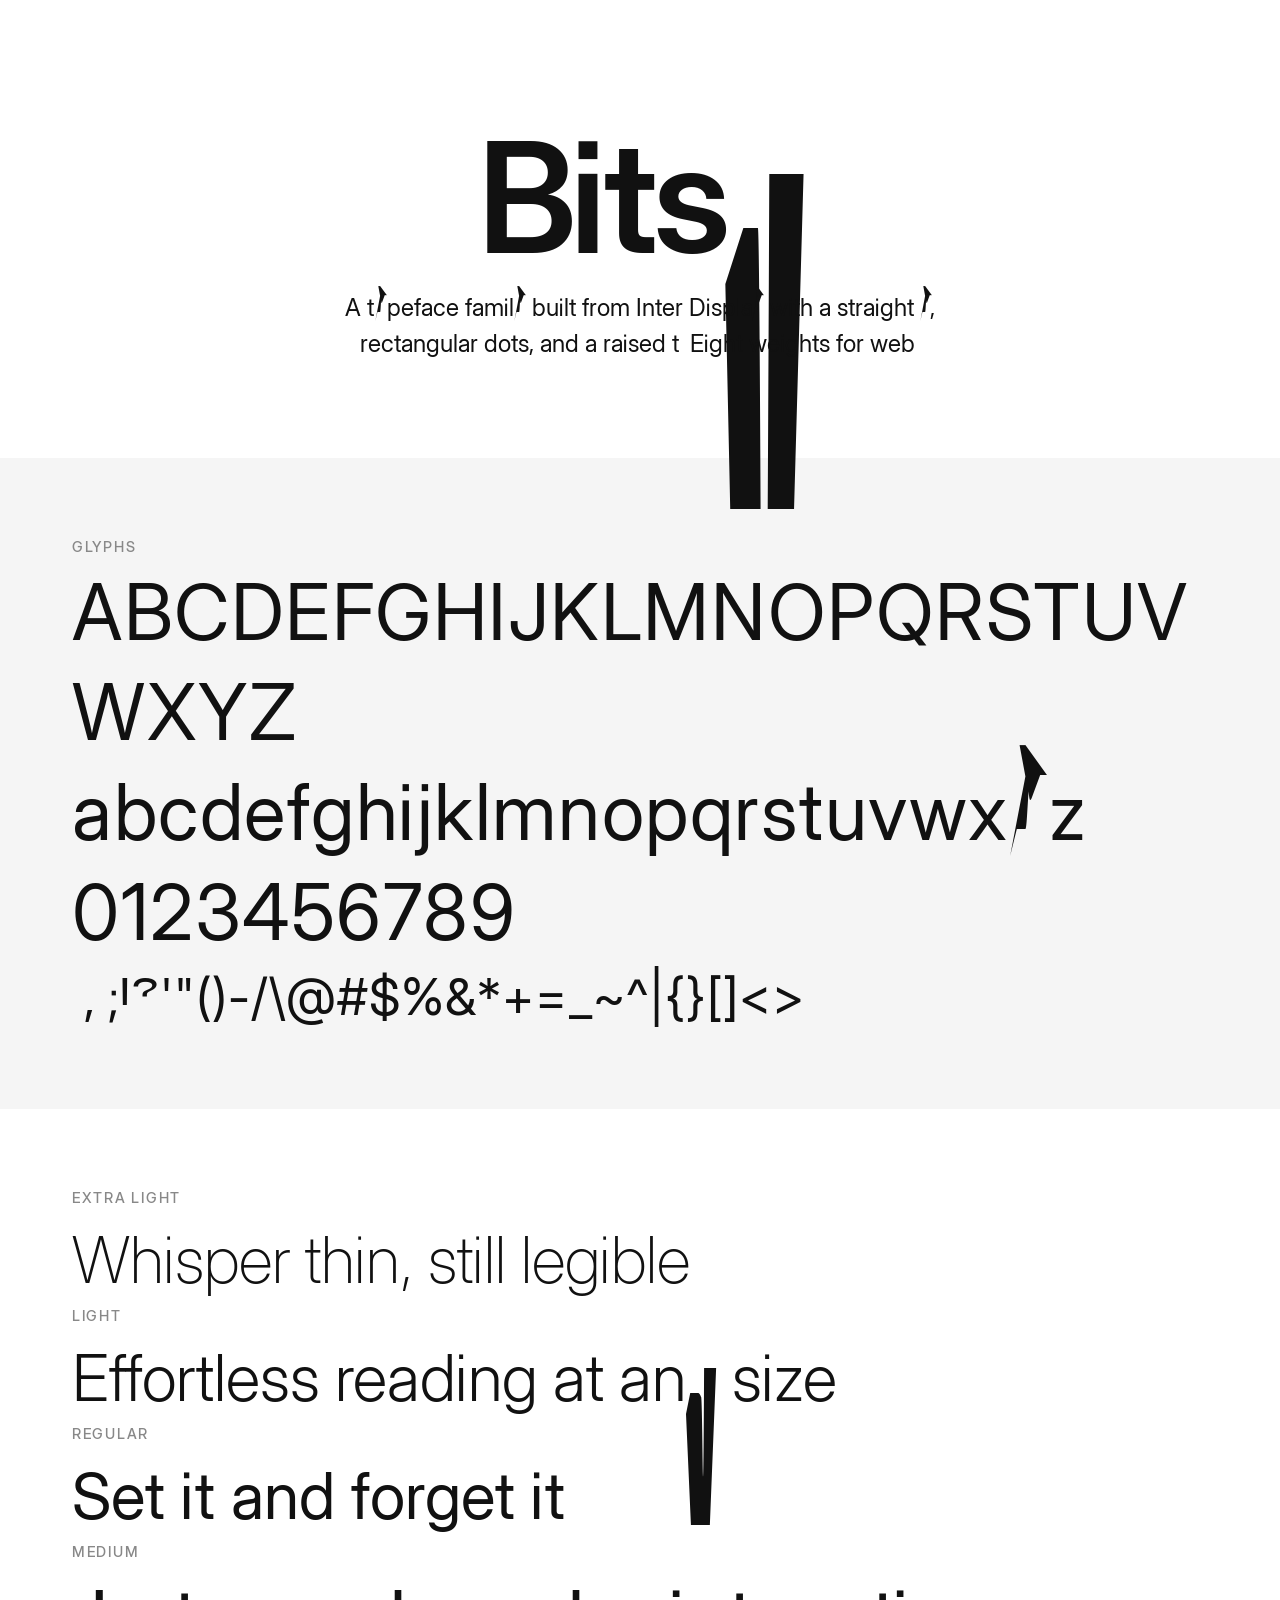
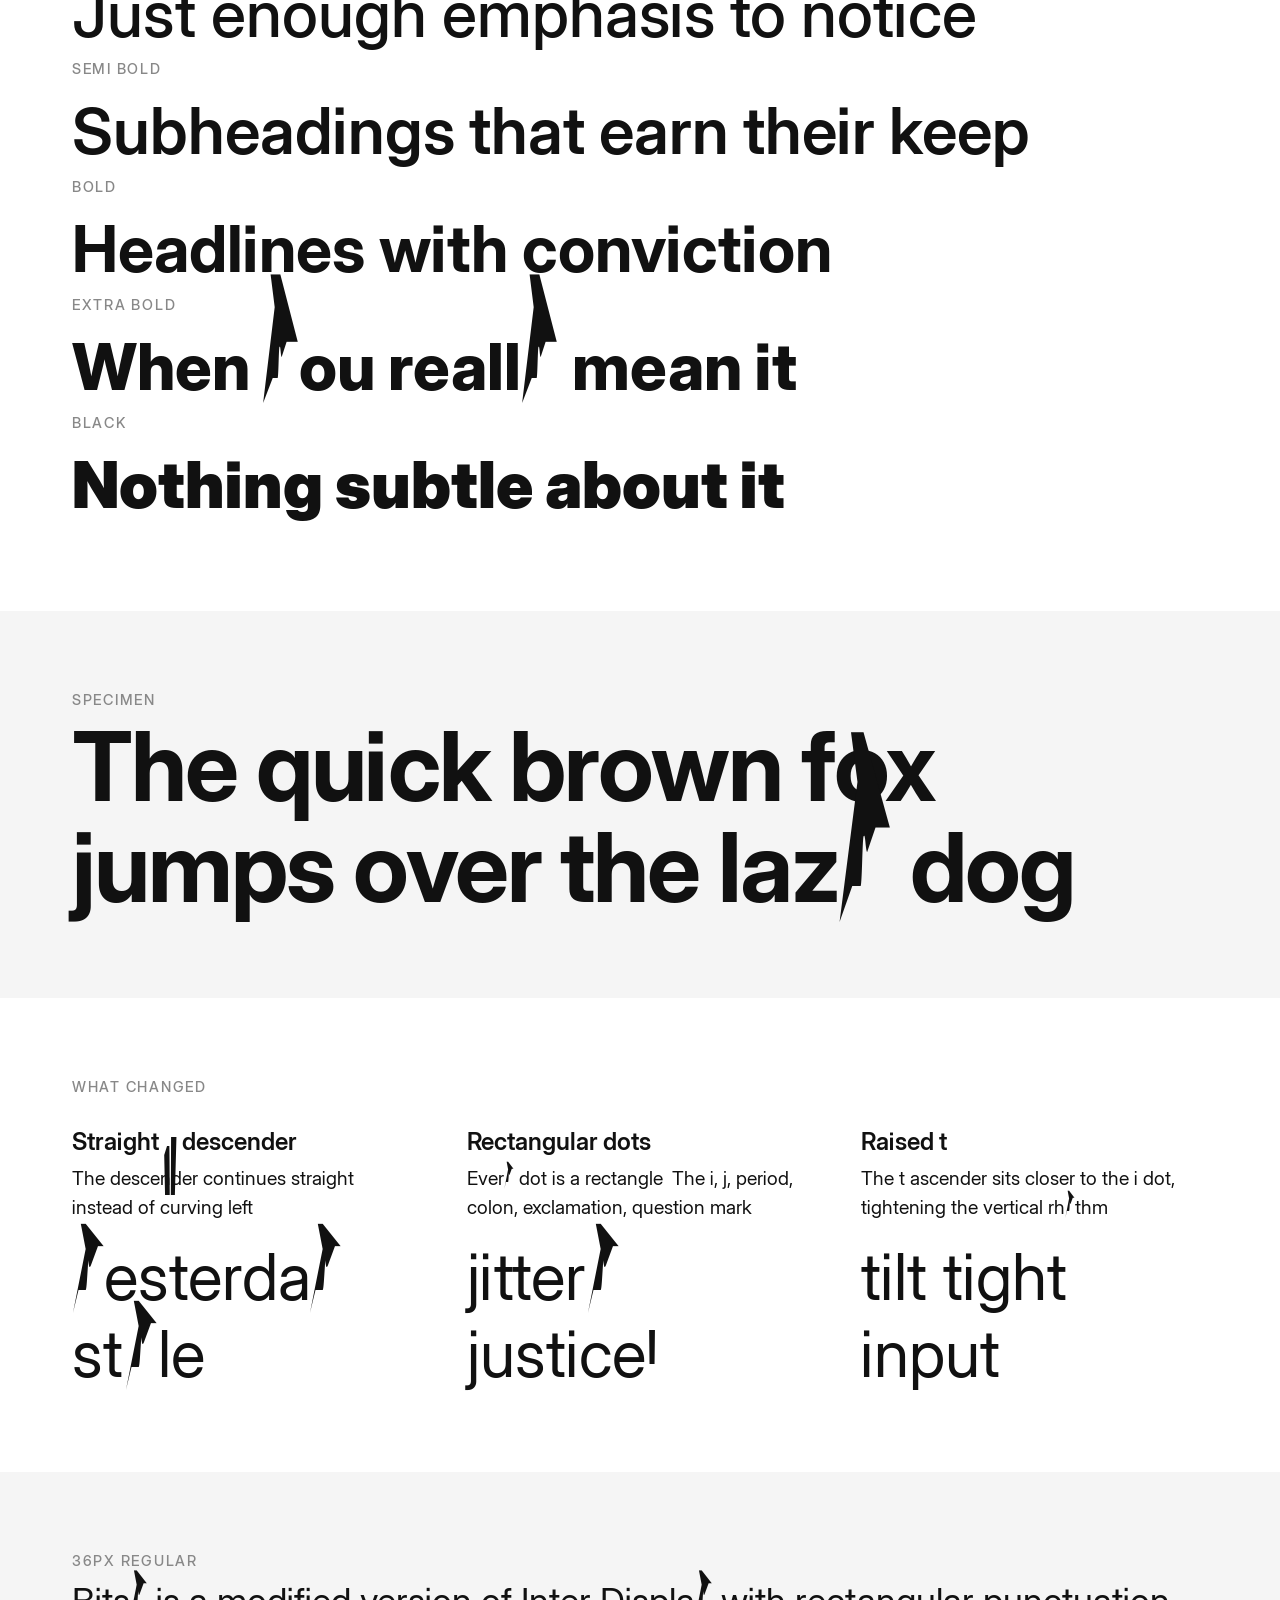
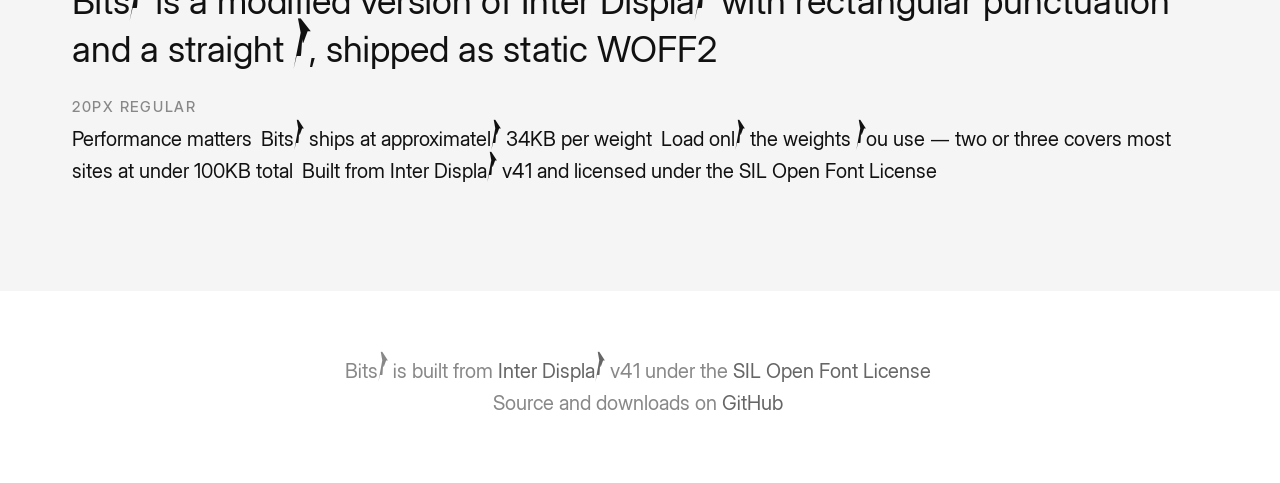
==== commit f137963e: "Update y descender copy" ====
--- a/bitsy/index.html
+++ b/bitsy/index.html
@@ -206,8 +206,8 @@
     <div class="section-label">What changed</div>
     <div class="changes">
       <div class="change-item">
-        <h3>Angled y descender</h3>
-        <p>The right diagonal continues straight down as the descender instead of curving left.</p>
+        <h3>Straight y descender</h3>
+        <p>The descender continues straight instead of curving left.</p>
         <div class="change-demo">yesterday style</div>
       </div>
       <div class="change-item">
